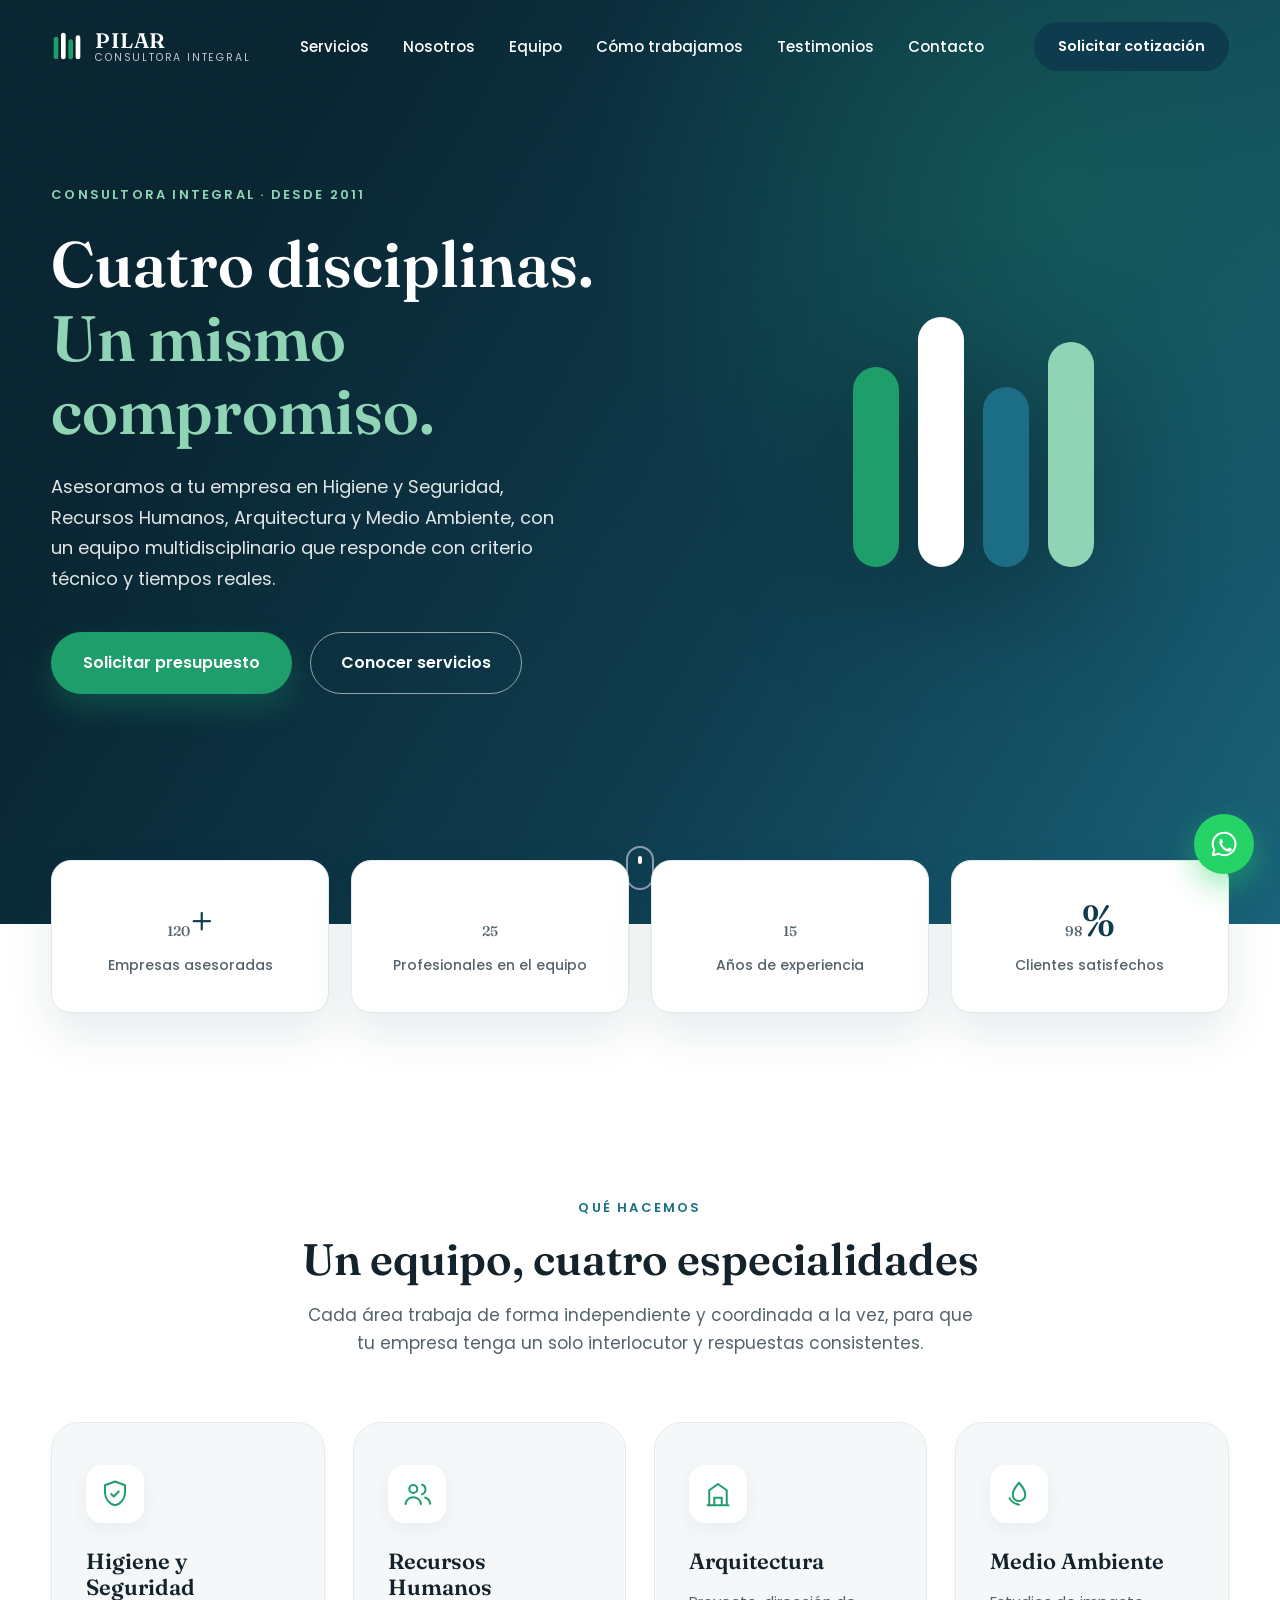
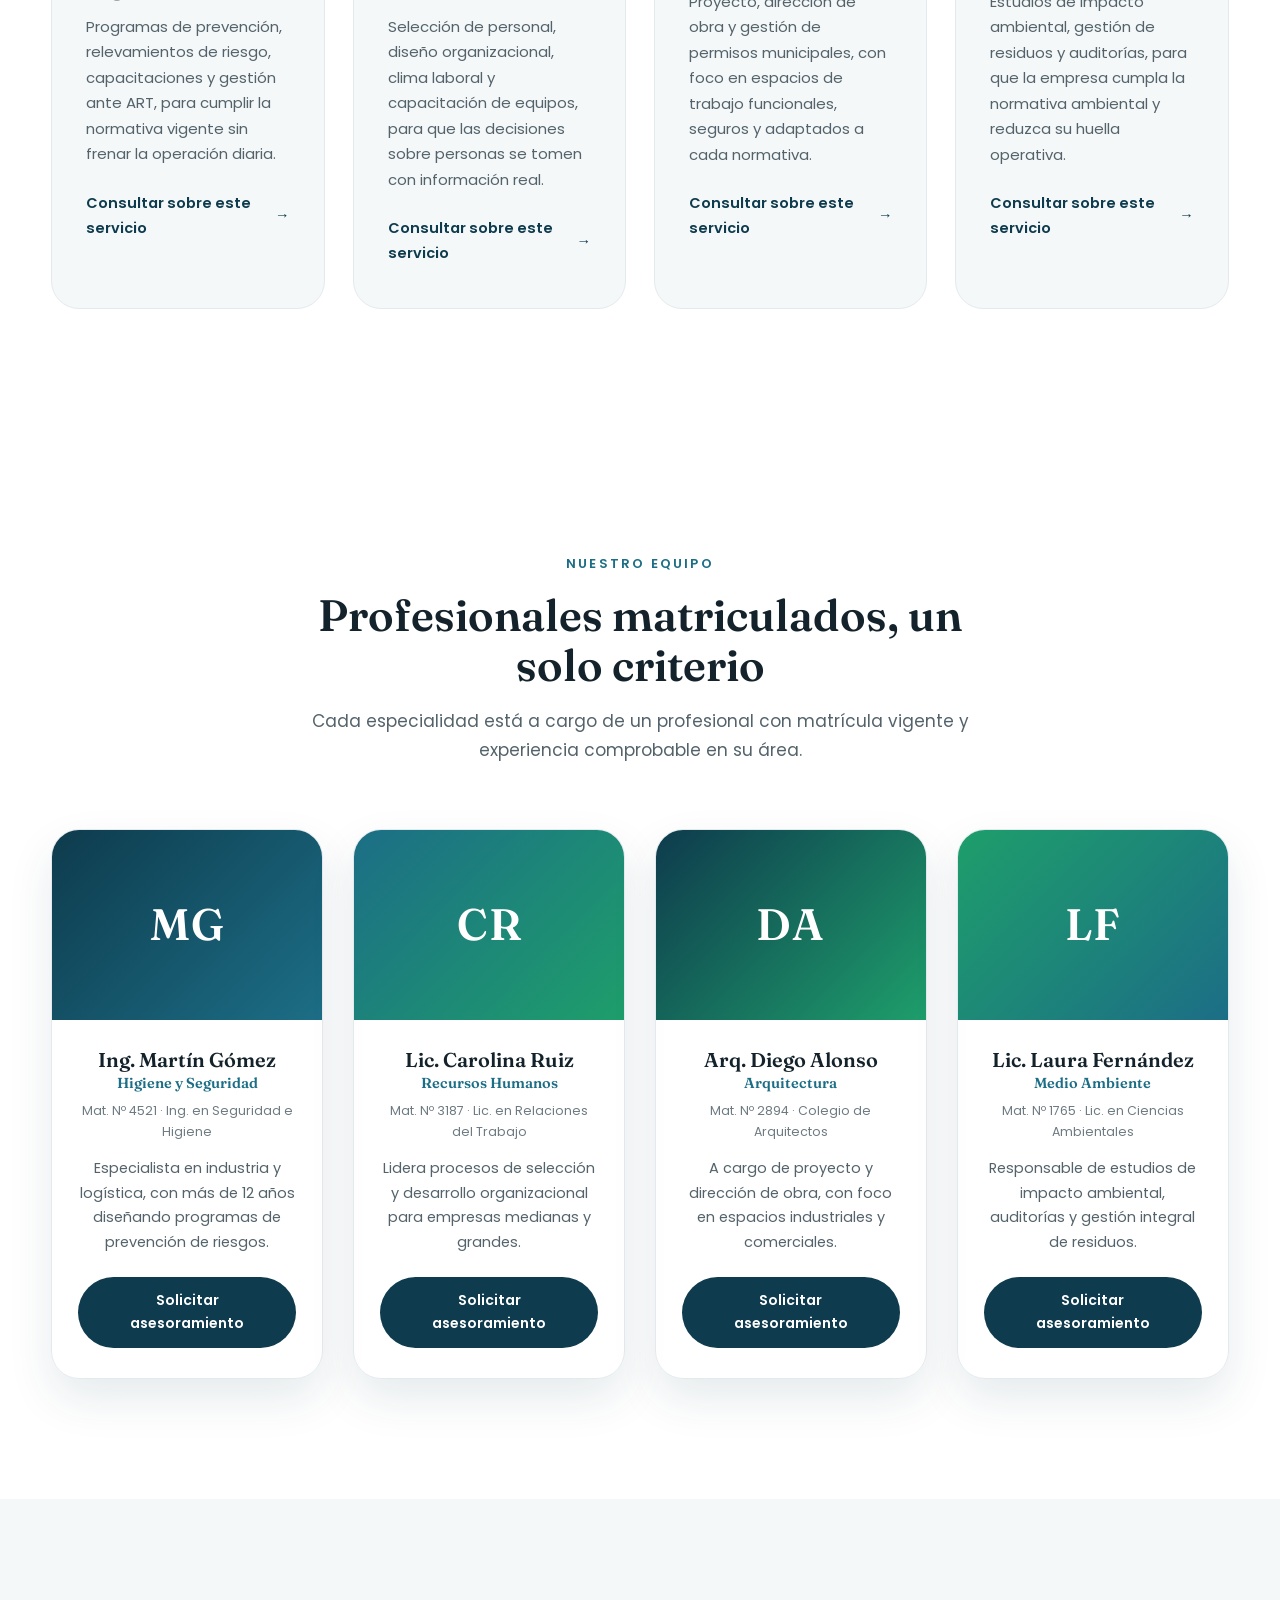
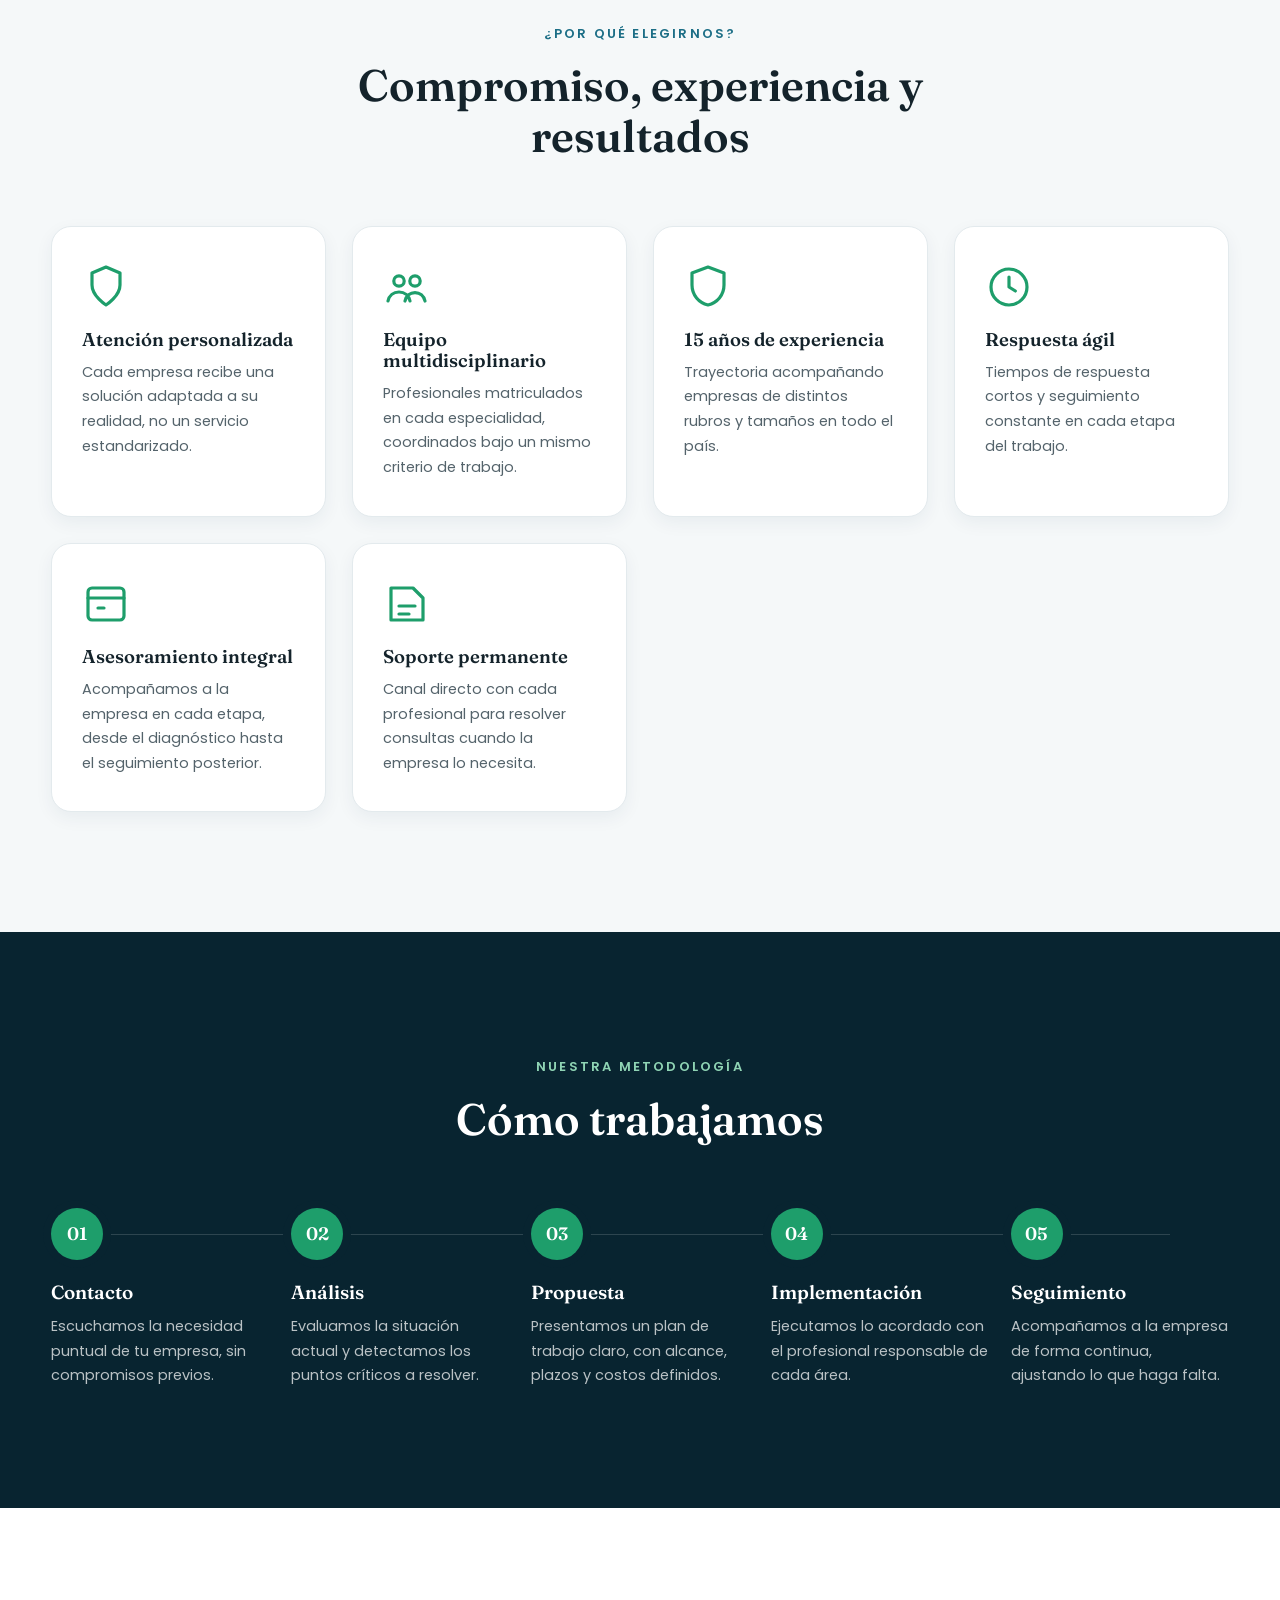
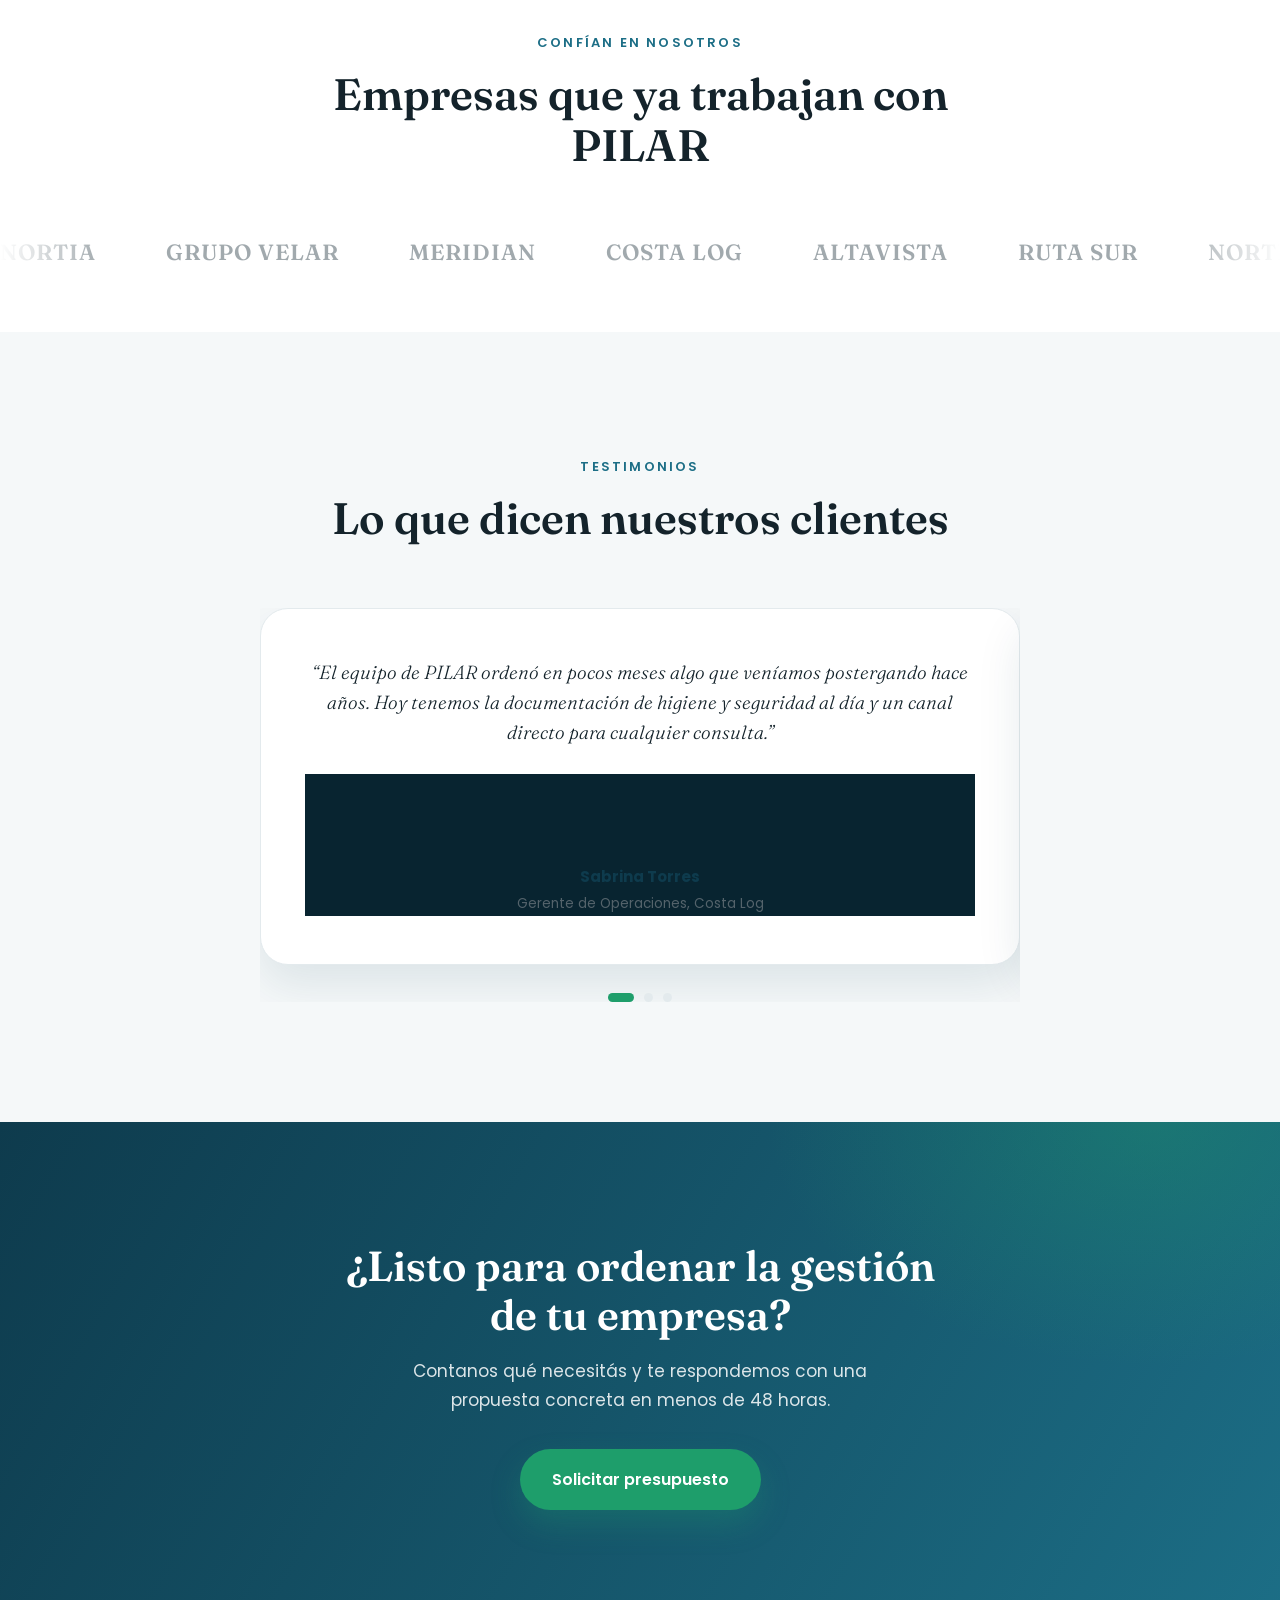
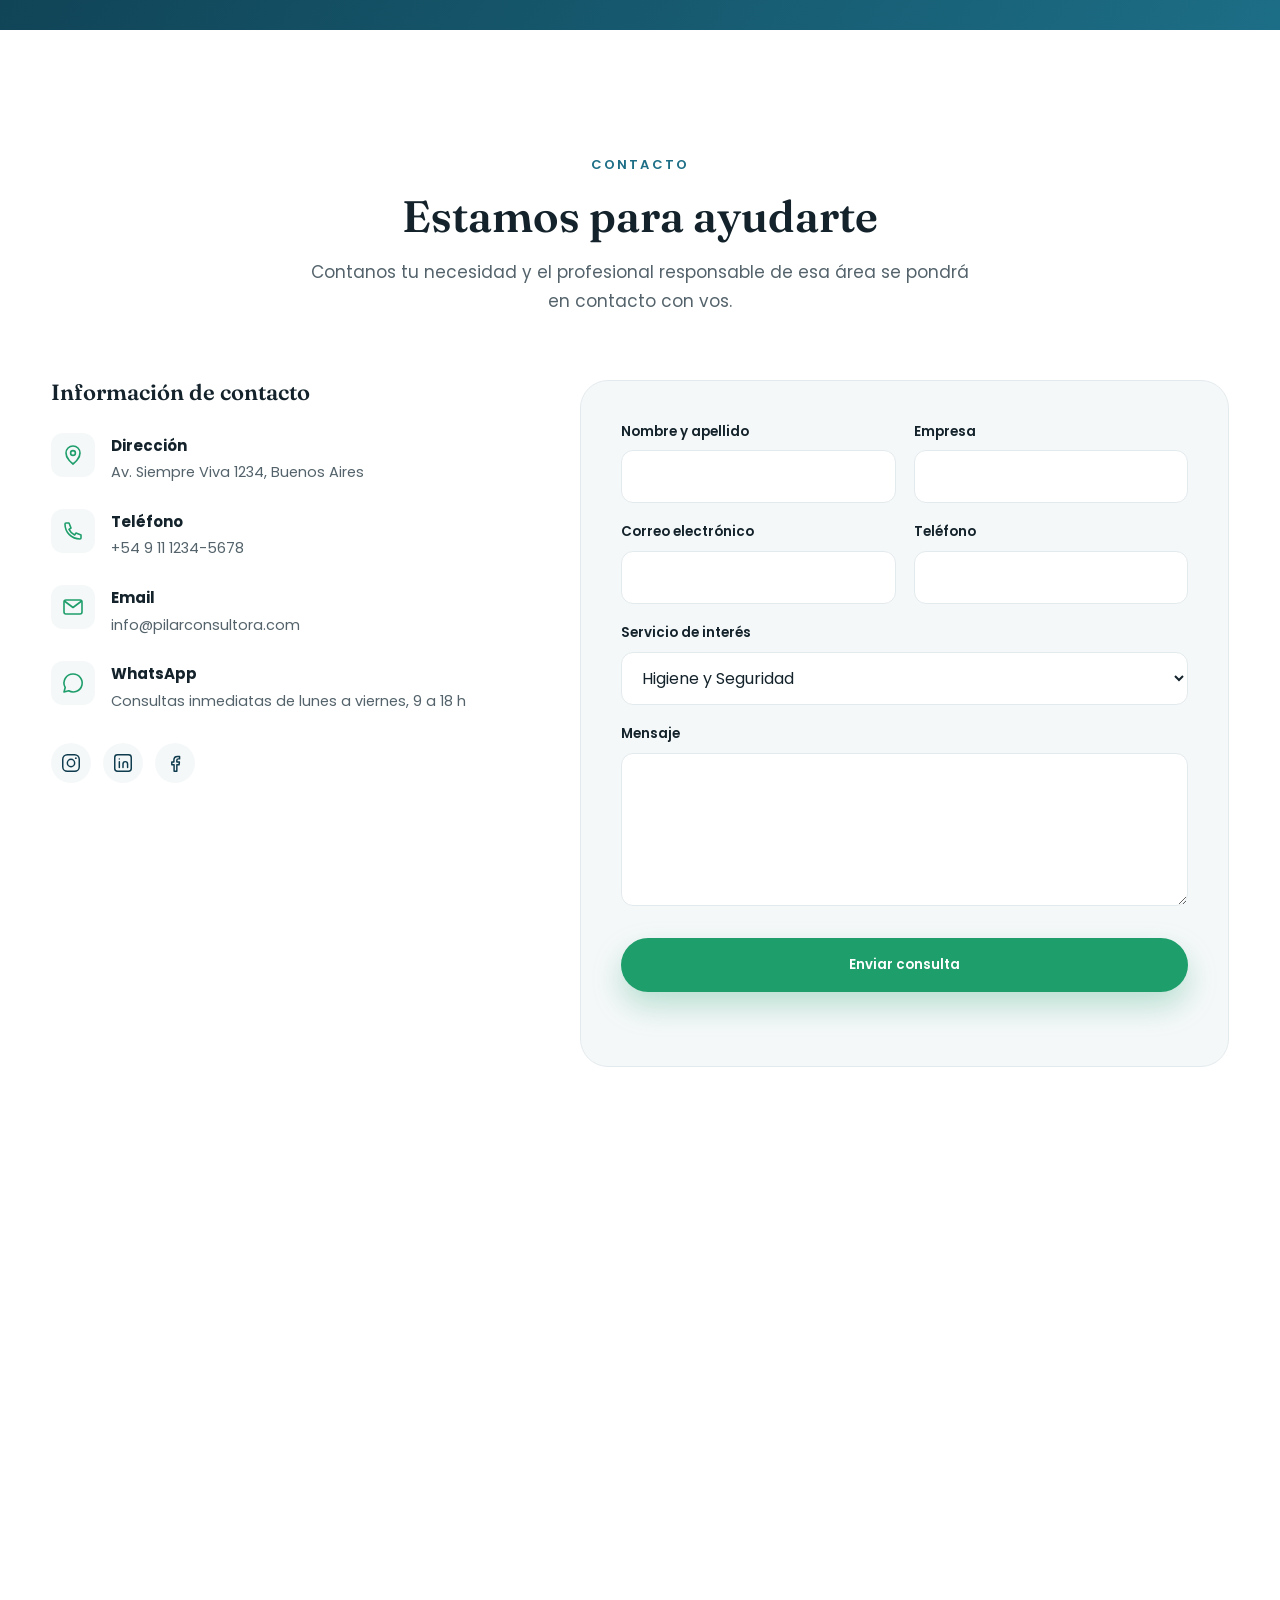
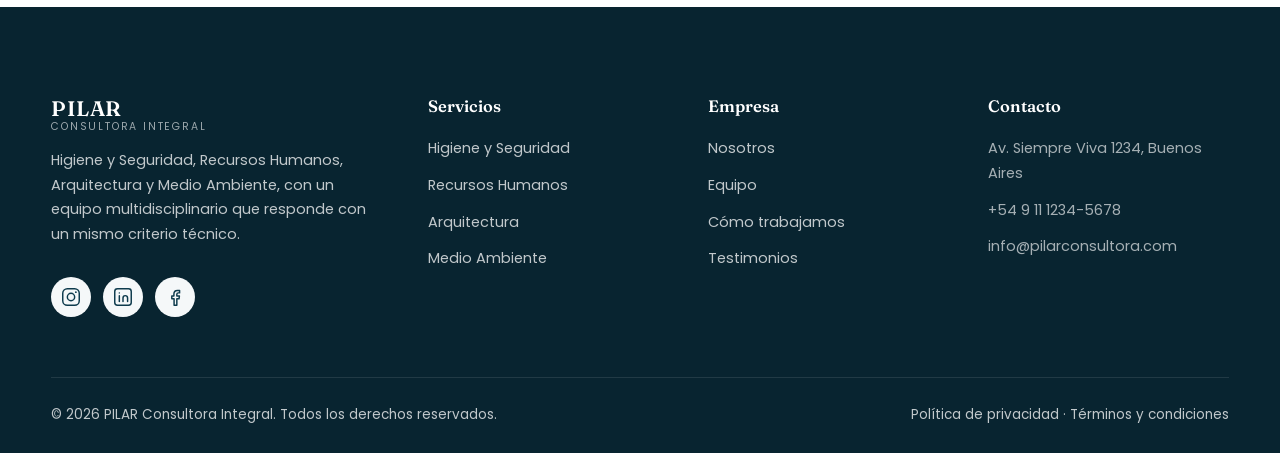
==== consultora.html @ 8b7eefb6 "Add files via upload" ====
<!DOCTYPE html>
<html lang="es">
<head>
<meta charset="UTF-8">
<meta name="viewport" content="width=device-width, initial-scale=1.0">
<title>PILAR Consultora Integral | Higiene y Seguridad, RRHH, Arquitectura y Medio Ambiente</title>
<meta name="description" content="Consultora integral con más de 15 años de experiencia en Higiene y Seguridad, Recursos Humanos, Arquitectura y Medio Ambiente. Asesoramiento profesional para empresas que buscan crecer con seguridad y cumplimiento.">
<meta name="keywords" content="consultora higiene y seguridad, recursos humanos, arquitectura, medio ambiente, asesoramiento empresarial">
<meta name="robots" content="index, follow">
<link rel="canonical" href="https://www.pilarconsultora.com/">

<!-- Open Graph -->
<meta property="og:type" content="website">
<meta property="og:site_name" content="PILAR Consultora Integral">
<meta property="og:title" content="PILAR Consultora Integral | Cuatro disciplinas, un mismo compromiso">
<meta property="og:description" content="Higiene y Seguridad, Recursos Humanos, Arquitectura y Medio Ambiente en una sola consultora. Asesoramos a tu empresa con criterio técnico y acompañamiento real.">
<meta property="og:image" content="https://www.pilarconsultora.com/img/og-cover.jpg">
<meta property="og:url" content="https://www.pilarconsultora.com/">
<meta property="og:locale" content="es_AR">

<!-- Twitter Card -->
<meta name="twitter:card" content="summary_large_image">
<meta name="twitter:title" content="PILAR Consultora Integral">
<meta name="twitter:description" content="Cuatro disciplinas. Un mismo compromiso. Higiene y Seguridad, RRHH, Arquitectura y Medio Ambiente.">
<meta name="twitter:image" content="https://www.pilarconsultora.com/img/og-cover.jpg">

<!-- Favicons -->
<link rel="icon" type="image/png" sizes="32x32" href="favicon/favicon-32x32.png">
<link rel="icon" type="image/png" sizes="16x16" href="favicon/favicon-16x16.png">
<link rel="apple-touch-icon" href="favicon/apple-touch-icon.png">
<link rel="manifest" href="manifest.json">
<meta name="theme-color" content="#0E3B4D">

<!-- Preconnects y tipografía -->
<link rel="preconnect" href="https://fonts.googleapis.com">
<link rel="preconnect" href="https://fonts.gstatic.com" crossorigin>
<link href="https://fonts.googleapis.com/css2?family=Fraunces:opsz,wght@9..144,300;9..144,500;9..144,600;9..144,700&family=Poppins:wght@300;400;500;600;700&display=swap" rel="stylesheet">

<link rel="stylesheet" href="css/styles.css">

  <style>
    /* ===== 1. RESET Y VARIABLES ===== */
:root{
  /* Paleta */
  --primary:#0E3B4D;
  --primary-dark:#082430;
  --secondary:#1C6E86;
  --accent:#1E9E6B;
  --accent-dark:#167A54;
  --whatsapp:#25D366;
  --light:#F5F8F9;
  --white:#ffffff;
  --ink:#14232B;
  --text:#54636B;
  --border:#E3EAED;

  /* Tipografía */
  --font-display:'Fraunces', Georgia, serif;
  --font-body:'Poppins', sans-serif;

  /* Layout */
  --radius-sm:12px;
  --radius:20px;
  --radius-lg:28px;
  --shadow-sm:0 6px 18px rgba(14,59,77,.06);
  --shadow:0 20px 45px rgba(14,59,77,.10);
  --shadow-lg:0 30px 70px rgba(14,59,77,.16);
  --transition:.35s cubic-bezier(.4,0,.2,1);
  --container:1220px;
}

*,*::before,*::after{ margin:0; padding:0; box-sizing:border-box; }
html{ scroll-behavior:smooth; scroll-padding-top:90px; }

@media (prefers-reduced-motion: reduce){
  html{ scroll-behavior:auto; }
  *,*::before,*::after{ animation-duration:.01ms !important; animation-iteration-count:1 !important; transition-duration:.01ms !important; }
}

body{
  font-family:var(--font-body);
  color:var(--text);
  background:var(--white);
  line-height:1.7;
  overflow-x:hidden;
  font-size:16px;
  -webkit-font-smoothing:antialiased;
}

img{ max-width:100%; display:block; }
a{ color:inherit; text-decoration:none; }
ul{ list-style:none; }
button{ font-family:inherit; cursor:pointer; border:none; background:none; }
input,textarea,select{ font-family:inherit; font-size:1rem; }
svg{ width:100%; height:100%; }

h1,h2,h3,h4{ font-family:var(--font-display); color:var(--ink); font-weight:600; line-height:1.15; }

:focus-visible{ outline:3px solid var(--accent); outline-offset:3px; border-radius:4px; }

.container{ width:min(var(--container), 92%); margin:0 auto; }

.skip-link{
  position:absolute; left:-999px; top:0; background:var(--primary); color:#fff;
  padding:14px 22px; z-index:2000; border-radius:0 0 10px 0;
}
.skip-link:focus{ left:0; }

/* ===== 2. UTILIDADES ===== */
section{ padding:120px 0; position:relative; }

.eyebrow{
  display:inline-block; font-weight:600; text-transform:uppercase;
  letter-spacing:2.2px; font-size:13px; color:var(--secondary);
}

.section-title{ max-width:680px; margin:0 auto 64px; text-align:center; }
.section-title h2{ font-size:clamp(30px,4vw,44px); margin-top:14px; margin-bottom:16px; }
.section-title p{ font-size:17px; }
.section-title.light .eyebrow{ color:#8FD4B4; }
.section-title.light h2{ color:#fff; }

.btn-primary, .btn-secondary, .btn-header{
  display:inline-flex; align-items:center; justify-content:center; gap:8px;
  font-weight:600; border-radius:60px; transition:var(--transition); white-space:nowrap;
}
.btn-primary{
  background:var(--accent); color:#fff; padding:17px 32px; box-shadow:0 14px 30px rgba(30,158,107,.28);
}
.btn-primary:hover{ background:var(--accent-dark); transform:translateY(-3px); box-shadow:0 18px 36px rgba(30,158,107,.34); }

.btn-secondary{ border:1.5px solid rgba(255,255,255,.55); color:#fff; padding:16px 30px; }
.btn-secondary:hover{ background:#fff; color:var(--primary); border-color:#fff; }

.btn-header{ background:var(--primary); color:#fff; padding:12px 24px; font-size:14.5px; }
.btn-header:hover{ background:var(--accent); transform:translateY(-2px); }

/* ===== 3. HEADER ===== */
header{
  position:fixed; top:0; left:0; width:100%; z-index:999;
  padding:22px 0; transition:var(--transition);
}
header.active{
  background:rgba(255,255,255,.92); backdrop-filter:blur(10px);
  box-shadow:0 8px 30px rgba(14,59,77,.08); padding:14px 0;
}
.header-inner{ display:flex; align-items:center; justify-content:space-between; gap:24px; }

.logo{ display:flex; align-items:center; gap:12px; }
.logo-mark{ width:32px; height:32px; flex-shrink:0; }
.pilar{ fill:var(--accent); }
.pilar-2,.pilar-4{ fill:#fff; }
header.active .pilar-2,header.active .pilar-4{ fill:var(--primary); }

.logo-text{ font-family:var(--font-display); font-weight:600; font-size:21px; color:#fff; letter-spacing:.5px; line-height:1.1; display:flex; flex-direction:column; }
.logo-text span{ font-family:var(--font-body); font-weight:400; font-size:10.5px; letter-spacing:1.8px; text-transform:uppercase; color:rgba(255,255,255,.75); }
header.active .logo-text{ color:var(--primary); }
header.active .logo-text span{ color:var(--secondary); }

nav ul{ display:flex; gap:34px; }
nav a{ color:#fff; font-weight:500; font-size:15px; position:relative; padding:4px 0; }
nav a::after{ content:""; position:absolute; left:0; bottom:-2px; width:0; height:2px; background:var(--accent); transition:var(--transition); }
nav a:hover::after{ width:100%; }
header.active nav a{ color:var(--ink); }

.header-actions{ display:flex; align-items:center; gap:18px; }

.menu-toggle{ display:none; flex-direction:column; gap:5px; width:26px; }
.menu-toggle span{ display:block; height:2px; background:#fff; border-radius:2px; transition:var(--transition); }
header.active .menu-toggle span{ background:var(--ink); }

/* ===== 4. HERO ===== */
.hero{
  min-height:100vh; display:flex; align-items:center; position:relative;
  background:var(--primary); overflow:hidden; padding-top:110px;
}
.hero-video{
  position:absolute; inset:0; width:100%; height:100%; object-fit:cover; opacity:.35;
}
.hero-overlay{
  position:absolute; inset:0;
  background:
    radial-gradient(60% 80% at 82% 20%, rgba(30,158,107,.25), transparent 60%),
    linear-gradient(120deg, rgba(8,36,48,.96) 20%, rgba(14,59,77,.88) 60%, rgba(28,110,134,.75) 100%);
}
.hero-grain{
  position:absolute; inset:0; opacity:.05; mix-blend-mode:overlay; pointer-events:none;
  background-image:url("data:image/svg+xml,%3Csvg xmlns='http://www.w3.org/2000/svg' width='120' height='120'%3E%3Cfilter id='n'%3E%3CfeTurbulence type='fractalNoise' baseFrequency='.9' numOctaves='2'/%3E%3C/filter%3E%3Crect width='100%25' height='100%25' filter='url(%23n)'/%3E%3C/svg%3E");
}

.hero-inner{
  position:relative; z-index:5; display:grid; grid-template-columns:1.1fr .9fr; gap:40px; align-items:center;
  padding:70px 0 110px;
}
.hero-content{ color:#fff; max-width:620px; }
.hero-content .eyebrow{ color:#8FD4B4; }
.hero h1{
  font-size:clamp(38px,5.2vw,64px); font-weight:600; margin:20px 0 24px; color:#fff;
}
.hero h1 em{ font-style:normal; color:#8FD4B4; }
.hero p{ font-size:18px; opacity:.88; margin-bottom:38px; max-width:520px; }
.hero-buttons{ display:flex; gap:18px; flex-wrap:wrap; }

.hero-mark{ position:relative; display:flex; justify-content:center; align-items:center; }
.hero-mark-svg{ width:min(320px,80%); filter:drop-shadow(0 30px 60px rgba(0,0,0,.35)); }
.hero-pilar{ fill:#EAF3F0; opacity:0; transform:translateY(30px); animation:pilarIn .8s var(--transition) forwards; }
.hero-pilar-1{ fill:var(--accent); animation-delay:.15s; }
.hero-pilar-2{ fill:#fff; animation-delay:.35s; }
.hero-pilar-3{ fill:var(--secondary); animation-delay:.55s; }
.hero-pilar-4{ fill:#8FD4B4; animation-delay:.75s; }
@keyframes pilarIn{ to{ opacity:1; transform:translateY(0); } }

.hero-mark-labels{ position:absolute; inset:0; display:none; }

.scroll-cue{
  position:absolute; bottom:34px; left:50%; transform:translateX(-50%);
  width:28px; height:44px; border:2px solid rgba(255,255,255,.5); border-radius:20px; z-index:5;
}
.scroll-cue span{
  position:absolute; top:8px; left:50%; width:4px; height:8px; background:#fff; border-radius:3px;
  transform:translateX(-50%); animation:cue 1.8s infinite;
}
@keyframes cue{ 0%{opacity:1; top:8px;} 70%{opacity:0; top:22px;} 100%{opacity:0; top:8px;} }

/* ===== 5. ESTADÍSTICAS ===== */
.stats{ padding:0; margin-top:-64px; position:relative; z-index:20; }
.stats-grid{ display:grid; grid-template-columns:repeat(4,1fr); gap:22px; }
.stat{
  background:#fff; padding:34px 26px; border-radius:var(--radius); text-align:center;
  box-shadow:var(--shadow); transition:var(--transition); border:1px solid var(--border);
}
.stat:hover{ transform:translateY(-8px); box-shadow:var(--shadow-lg); }
.stat h2{ font-size:clamp(30px,3.4vw,44px); color:var(--primary); margin-bottom:6px; }
.stat span{ font-size:14px; color:var(--text); font-weight:500; }

/* ===== 6. SERVICIOS ===== */
.services{ padding-top:180px; }
.services-grid{ display:grid; grid-template-columns:repeat(auto-fit,minmax(260px,1fr)); gap:28px; }
.service-card{
  background:var(--light); padding:42px 34px; border-radius:var(--radius-lg);
  transition:var(--transition); position:relative; border:1px solid var(--border);
}
.service-card:hover{ background:#fff; box-shadow:var(--shadow-lg); transform:translateY(-8px); }
.service-icon{
  width:58px; height:58px; border-radius:16px; background:#fff; color:var(--accent);
  display:flex; align-items:center; justify-content:center; padding:14px; margin-bottom:26px;
  box-shadow:var(--shadow-sm);
}
.service-card h3{ font-size:22px; margin-bottom:14px; }
.service-card p{ font-size:15px; margin-bottom:22px; }
.service-link{ font-weight:600; color:var(--primary); font-size:14.5px; display:inline-flex; gap:6px; align-items:center; }
.service-link span{ transition:var(--transition); }
.service-card:hover .service-link span{ transform:translateX(4px); }

/* ===== 7. EQUIPO ===== */
.team{ background:#fff; }
.team-grid{ display:grid; grid-template-columns:repeat(auto-fit,minmax(260px,1fr)); gap:30px; }
.team-card{
  border-radius:var(--radius-lg); overflow:hidden; box-shadow:var(--shadow); transition:var(--transition);
  border:1px solid var(--border);
}
.team-card:hover{ transform:translateY(-10px); box-shadow:var(--shadow-lg); }
.team-photo{
  height:190px; display:flex; align-items:center; justify-content:center;
  background:linear-gradient(135deg, var(--from), var(--to));
}
.team-photo span{ font-family:var(--font-display); font-size:44px; color:#fff; font-weight:600; letter-spacing:1px; }
.team-body{ padding:28px 26px 30px; text-align:center; }
.team-body h3{ font-size:20px; margin-bottom:4px; }
.team-body h4{ color:var(--secondary); font-weight:600; font-size:14.5px; margin-bottom:8px; }
.team-matricula{ display:block; font-size:12.5px; color:var(--text); opacity:.85; margin-bottom:14px; }
.team-body p{ font-size:14.5px; margin-bottom:22px; }
.team-btn{
  display:inline-block; padding:12px 26px; background:var(--primary); color:#fff;
  border-radius:40px; font-size:14px; font-weight:600; transition:var(--transition);
}
.team-btn:hover{ background:var(--accent); }

/* ===== 8. VENTAJAS ===== */
.advantages{ background:var(--light); }
.advantages-grid{ display:grid; grid-template-columns:repeat(auto-fit,minmax(260px,1fr)); gap:26px; }
.advantage{
  background:#fff; padding:36px 30px; border-radius:var(--radius); box-shadow:var(--shadow-sm);
  transition:var(--transition); border:1px solid var(--border);
}
.advantage:hover{ transform:translateY(-8px); box-shadow:var(--shadow); }
.advantage-icon{ width:48px; height:48px; color:var(--accent); margin-bottom:18px; }
.advantage h3{ font-size:18.5px; margin-bottom:10px; }
.advantage p{ font-size:14.5px; }

/* ===== 9. PROCESO ===== */
.process{ background:var(--primary-dark); }
.process-track{
  display:grid; grid-template-columns:repeat(5,1fr); gap:22px; counter-reset:step;
  position:relative;
}
.process-track::before{
  content:""; position:absolute; top:26px; left:5%; right:5%; height:1px;
  background:rgba(255,255,255,.15);
}
.step{ position:relative; color:#fff; }
.step-number{
  display:flex; align-items:center; justify-content:center; width:52px; height:52px;
  border-radius:50%; background:var(--accent); color:#fff; font-family:var(--font-display);
  font-weight:600; font-size:18px; margin-bottom:22px; position:relative; z-index:2;
  box-shadow:0 0 0 8px var(--primary-dark);
}
.step h3{ color:#fff; font-size:19px; margin-bottom:10px; }
.step p{ color:rgba(255,255,255,.72); font-size:14.5px; }

/* ===== 10. CLIENTES ===== */
.clients{ padding-bottom:60px; overflow:hidden; }
.clients-track{ overflow:hidden; position:relative; -webkit-mask-image:linear-gradient(90deg,transparent,#000 8%,#000 92%,transparent); mask-image:linear-gradient(90deg,transparent,#000 8%,#000 92%,transparent); }
.clients-slide{ display:flex; width:max-content; gap:70px; animation:scrollLogos 26s linear infinite; align-items:center; }
.clients-track:hover .clients-slide{ animation-play-state:paused; }
.client-logo{
  font-family:var(--font-display); font-weight:600; font-size:22px; color:var(--text);
  opacity:.55; letter-spacing:1px; white-space:nowrap; transition:var(--transition);
}
.client-logo:hover{ opacity:1; color:var(--primary); }
@keyframes scrollLogos{ from{ transform:translateX(0);} to{ transform:translateX(-50%);} }

/* ===== 11. TESTIMONIOS ===== */
.testimonials{ background:var(--light); }
.testimonial-slider{ max-width:760px; margin:0 auto; overflow:hidden; }
.testimonial-track{ display:flex; transition:transform .5s var(--transition); }
.testimonial{
  min-width:100%; background:#fff; padding:48px 44px; border-radius:var(--radius-lg);
  box-shadow:var(--shadow); text-align:center; border:1px solid var(--border);
}
.testimonial p{ font-size:19px; color:var(--ink); font-style:italic; margin-bottom:26px; line-height:1.6; font-family:var(--font-display); font-weight:300; }
.testimonial footer strong{ display:block; color:var(--primary); font-size:15px; }
.testimonial footer span{ font-size:13.5px; color:var(--text); }
.testimonial-dots{ display:flex; justify-content:center; gap:10px; margin-top:28px; }
.testimonial-dots button{
  width:9px; height:9px; border-radius:50%; background:var(--border); transition:var(--transition);
}
.testimonial-dots button.active{ background:var(--accent); width:26px; border-radius:6px; }

/* ===== 12. CTA ===== */
.cta{
  background:linear-gradient(120deg, var(--primary), var(--secondary));
  text-align:center; overflow:hidden; position:relative;
}
.cta::before{
  content:""; position:absolute; inset:0;
  background:radial-gradient(50% 80% at 90% 0%, rgba(30,158,107,.35), transparent 60%);
}
.cta-inner{ position:relative; z-index:2; }
.cta h2{ color:#fff; font-size:clamp(28px,4vw,42px); max-width:640px; margin:0 auto 18px; }
.cta p{ color:rgba(255,255,255,.85); font-size:17px; max-width:520px; margin:0 auto 34px; }

/* ===== 13. CONTACTO + MAPA ===== */
.contact-grid{ display:grid; grid-template-columns:.85fr 1.15fr; gap:50px; }
.contact-info h3{ font-size:22px; margin-bottom:28px; }
.info-item{ display:flex; gap:16px; margin-bottom:24px; align-items:flex-start; }
.info-icon{
  width:44px; height:44px; flex-shrink:0; background:var(--light); color:var(--accent);
  border-radius:12px; display:flex; align-items:center; justify-content:center; padding:10px;
}
.info-item strong{ display:block; color:var(--ink); font-size:15px; margin-bottom:2px; }
.info-item p{ font-size:14.5px; }
.social-row{ display:flex; gap:12px; margin-top:30px; }
.social-row a{
  width:40px; height:40px; border-radius:50%; background:var(--light); color:var(--primary);
  display:flex; align-items:center; justify-content:center; padding:9px; transition:var(--transition);
}
.social-row a:hover{ background:var(--accent); color:#fff; transform:translateY(-3px); }

.contact-form{
  background:var(--light); padding:40px; border-radius:var(--radius-lg); border:1px solid var(--border);
}
.form-row{ display:grid; grid-template-columns:1fr 1fr; gap:18px; }
.form-field{ margin-bottom:18px; }
.form-field label{ display:block; font-size:13.5px; font-weight:600; color:var(--ink); margin-bottom:7px; }
.form-field input, .form-field select, .form-field textarea{
  width:100%; padding:13px 16px; border:1.5px solid var(--border); border-radius:12px;
  background:#fff; transition:var(--transition); color:var(--ink);
}
.form-field input:focus, .form-field select:focus, .form-field textarea:focus{
  border-color:var(--accent); box-shadow:0 0 0 4px rgba(30,158,107,.12);
}
.form-field textarea{ resize:vertical; }
.form-submit{ width:100%; border:none; margin-top:6px; }
.form-note{ margin-top:14px; font-size:14px; color:var(--accent-dark); text-align:center; min-height:20px; }

.map{ padding:0; height:420px; }
.map iframe{ width:100%; height:100%; border:0; filter:grayscale(.15) contrast(1.05); }

/* ===== 14. FOOTER ===== */
footer{ background:var(--primary-dark); color:rgba(255,255,255,.75); padding-top:90px; }
.footer-grid{ display:grid; grid-template-columns:1.4fr 1fr 1fr 1fr; gap:40px; padding-bottom:60px; }
.footer-brand p{ font-size:14.5px; margin:16px 0 6px; max-width:340px; }
.footer-logo{ color:#fff; }
.footer-logo span{ color:rgba(255,255,255,.6); }
.footer-col h3{ color:#fff; font-size:16.5px; margin-bottom:20px; }
.footer-col ul li{ margin-bottom:12px; font-size:14.5px; }
.footer-col a:hover{ color:var(--accent); }
.footer-contact li{ opacity:.85; }
.copyright{
  border-top:1px solid rgba(255,255,255,.1); padding:26px 0; display:flex;
  justify-content:space-between; flex-wrap:wrap; gap:10px; font-size:13.5px;
}
.copyright a:hover{ color:var(--accent); }

/* ===== 15. FLOTANTES ===== */
.whatsapp-float{
  position:fixed; bottom:26px; right:26px; width:60px; height:60px; border-radius:50%;
  background:var(--whatsapp); color:#fff; display:flex; align-items:center; justify-content:center;
  padding:15px; box-shadow:0 12px 30px rgba(37,211,102,.45); z-index:900; transition:var(--transition);
  animation:pulse 2.4s infinite;
}
.whatsapp-float:hover{ transform:scale(1.08); }
@keyframes pulse{
  0%{ box-shadow:0 12px 30px rgba(37,211,102,.45), 0 0 0 0 rgba(37,211,102,.5); }
  70%{ box-shadow:0 12px 30px rgba(37,211,102,.45), 0 0 0 16px rgba(37,211,102,0); }
  100%{ box-shadow:0 12px 30px rgba(37,211,102,.45), 0 0 0 0 rgba(37,211,102,0); }
}

.back-top{
  position:fixed; bottom:26px; right:98px; width:46px; height:46px; border-radius:50%;
  background:#fff; color:var(--primary); box-shadow:var(--shadow); padding:12px;
  display:flex; align-items:center; justify-content:center; z-index:900;
  opacity:0; visibility:hidden; transform:translateY(10px); transition:var(--transition);
}
.back-top.show{ opacity:1; visibility:visible; transform:translateY(0); }
.back-top:hover{ background:var(--primary); color:#fff; }

/* ===== 16. SCROLL REVEAL ===== */
[data-reveal]{
  opacity:0; transform:translateY(28px); transition:opacity .7s var(--transition), transform .7s var(--transition);
}
[data-reveal].revealed{ opacity:1; transform:translateY(0); }

/* ===== 17. RESPONSIVE ===== */
@media (max-width:1080px){
  .hero-inner{ grid-template-columns:1fr; text-align:center; padding-top:40px; }
  .hero-content{ margin:0 auto; }
  .hero-buttons{ justify-content:center; }
  .hero-mark{ order:-1; margin-bottom:20px; }
  .hero-mark-svg{ width:200px; }
  .contact-grid{ grid-template-columns:1fr; }
  .footer-grid{ grid-template-columns:1fr 1fr; }
}

@media (max-width:900px){
  section{ padding:90px 0; }
  .services{ padding-top:150px; }
  .stats-grid{ grid-template-columns:1fr 1fr; }
  .process-track{ grid-template-columns:1fr 1fr; }
  .process-track::before{ display:none; }
}

@media (max-width:780px){
  nav{
    position:fixed; top:0; right:0; height:100vh; width:min(320px,80%);
    background:#fff; box-shadow:-20px 0 50px rgba(0,0,0,.15);
    transform:translateX(100%); transition:var(--transition); padding:110px 36px 40px; z-index:998;
  }
  nav.open{ transform:translateX(0); }
  nav ul{ flex-direction:column; gap:26px; }
  nav a{ color:var(--ink); font-size:17px; }
  .menu-toggle{ display:flex; }
  .header-actions .btn-header{ display:none; }
  .form-row{ grid-template-columns:1fr; }
}

@media (max-width:640px){
  .stats-grid{ grid-template-columns:1fr; }
  .footer-grid{ grid-template-columns:1fr; }
  .whatsapp-float{ width:54px; height:54px; bottom:18px; right:18px; }
  .back-top{ width:42px; height:42px; right:82px; bottom:20px; }
  .contact-form{ padding:28px 22px; }
  .testimonial{ padding:36px 26px; }
    }
  </style>

<!-- Schema.org: ProfessionalService -->
<script type="application/ld+json">
{
  "@context": "https://schema.org",
  "@type": "ProfessionalService",
  "name": "PILAR Consultora Integral",
  "image": "https://www.pilarconsultora.com/img/og-cover.jpg",
  "description": "Consultora integral en Higiene y Seguridad, Recursos Humanos, Arquitectura y Medio Ambiente.",
  "address": {
    "@type": "PostalAddress",
    "streetAddress": "Av. Siempre Viva 1234",
    "addressLocality": "Buenos Aires",
    "addressCountry": "AR"
  },
  "telephone": "+54-9-11-1234-5678",
  "email": "info@pilarconsultora.com",
  "url": "https://www.pilarconsultora.com/",
  "sameAs": [
    "https://www.instagram.com/pilarconsultora",
    "https://www.linkedin.com/company/pilarconsultora",
    "https://www.facebook.com/pilarconsultora"
  ],
  "areaServed": "AR",
  "priceRange": "$$"
}
</script>
</head>
<body>

<!-- ===========================
     BOTÓN SALTAR AL CONTENIDO (accesibilidad)
=========================== -->
<a href="#main" class="skip-link">Saltar al contenido principal</a>

<!-- ===========================
     HEADER
=========================== -->
<header id="header">
  <div class="container header-inner">
    <a href="#inicio" class="logo" aria-label="PILAR Consultora Integral — inicio">
      <span class="logo-mark" aria-hidden="true">
        <svg viewBox="0 0 48 48" fill="none" xmlns="http://www.w3.org/2000/svg">
          <rect x="4" y="10" width="7" height="34" rx="3.5" class="pilar pilar-1"/>
          <rect x="15" y="4" width="7" height="40" rx="3.5" class="pilar pilar-2"/>
          <rect x="26" y="14" width="7" height="30" rx="3.5" class="pilar pilar-3"/>
          <rect x="37" y="8" width="7" height="36" rx="3.5" class="pilar pilar-4"/>
        </svg>
      </span>
      <span class="logo-text">PILAR<span>Consultora Integral</span></span>
    </a>

    <nav id="nav" aria-label="Navegación principal">
      <ul>
        <li><a href="#servicios">Servicios</a></li>
        <li><a href="#nosotros">Nosotros</a></li>
        <li><a href="#equipo">Equipo</a></li>
        <li><a href="#proceso">Cómo trabajamos</a></li>
        <li><a href="#testimonios">Testimonios</a></li>
        <li><a href="#contacto">Contacto</a></li>
      </ul>
    </nav>

    <div class="header-actions">
      <a href="#contacto" class="btn-header">Solicitar cotización</a>
      <button id="menuToggle" class="menu-toggle" aria-label="Abrir menú" aria-expanded="false" aria-controls="nav">
        <span></span><span></span><span></span>
      </button>
    </div>
  </div>
</header>

<main id="main">

<!-- ===========================
     HERO
=========================== -->
<section class="hero" id="inicio">
  <video class="hero-video" autoplay muted loop playsinline poster="img/hero-poster.jpg" aria-hidden="true">
    <source src="video/hero.mp4" type="video/mp4">
  </video>
  <div class="hero-overlay" aria-hidden="true"></div>
  <div class="hero-grain" aria-hidden="true"></div>

  <div class="container hero-inner">
    <div class="hero-content" data-reveal>
      <span class="eyebrow">Consultora integral · Desde 2011</span>
      <h1>Cuatro disciplinas. <br><em>Un mismo compromiso.</em></h1>
      <p>Asesoramos a tu empresa en Higiene y Seguridad, Recursos Humanos, Arquitectura y Medio Ambiente, con un equipo multidisciplinario que responde con criterio técnico y tiempos reales.</p>
      <div class="hero-buttons">
        <a href="#contacto" class="btn-primary">Solicitar presupuesto</a>
        <a href="#servicios" class="btn-secondary">Conocer servicios</a>
      </div>
    </div>

    <div class="hero-mark" aria-hidden="true">
      <svg viewBox="0 0 320 320" fill="none" xmlns="http://www.w3.org/2000/svg" class="hero-mark-svg">
        <rect x="40" y="90" width="46" height="200" rx="23" class="hero-pilar hero-pilar-1"/>
        <rect x="105" y="40" width="46" height="250" rx="23" class="hero-pilar hero-pilar-2"/>
        <rect x="170" y="110" width="46" height="180" rx="23" class="hero-pilar hero-pilar-3"/>
        <rect x="235" y="65" width="46" height="225" rx="23" class="hero-pilar hero-pilar-4"/>
      </svg>
      <div class="hero-mark-labels">
        <span style="--i:0">Higiene y Seguridad</span>
        <span style="--i:1">Recursos Humanos</span>
        <span style="--i:2">Arquitectura</span>
        <span style="--i:3">Medio Ambiente</span>
      </div>
    </div>
  </div>

  <a href="#estadisticas" class="scroll-cue" aria-label="Desplazarse hacia abajo">
    <span></span>
  </a>
</section>

<!-- ===========================
     ESTADÍSTICAS
=========================== -->
<section class="stats" id="estadisticas">
  <div class="container stats-grid">
    <div class="stat" data-reveal>
      <h2><span class="counter" data-target="120">0</span>+</h2>
      <span>Empresas asesoradas</span>
    </div>
    <div class="stat" data-reveal>
      <h2><span class="counter" data-target="25">0</span></h2>
      <span>Profesionales en el equipo</span>
    </div>
    <div class="stat" data-reveal>
      <h2><span class="counter" data-target="15">0</span></h2>
      <span>Años de experiencia</span>
    </div>
    <div class="stat" data-reveal>
      <h2><span class="counter" data-target="98">0</span>%</h2>
      <span>Clientes satisfechos</span>
    </div>
  </div>
</section>

<!-- ===========================
     SERVICIOS
=========================== -->
<section class="services" id="servicios">
  <div class="container">
    <div class="section-title" data-reveal>
      <span class="eyebrow">Qué hacemos</span>
      <h2>Un equipo, cuatro especialidades</h2>
      <p>Cada área trabaja de forma independiente y coordinada a la vez, para que tu empresa tenga un solo interlocutor y respuestas consistentes.</p>
    </div>

    <div class="services-grid">
      <article class="service-card" data-reveal>
        <div class="service-icon" aria-hidden="true">
          <svg viewBox="0 0 24 24" fill="none"><path d="M12 2 4 5v6c0 5 3.4 8.9 8 10 4.6-1.1 8-5 8-10V5l-8-3Z" stroke="currentColor" stroke-width="1.6" stroke-linejoin="round"/><path d="m9 12 2 2 4-4" stroke="currentColor" stroke-width="1.6" stroke-linecap="round" stroke-linejoin="round"/></svg>
        </div>
        <h3>Higiene y Seguridad</h3>
        <p>Programas de prevención, relevamientos de riesgo, capacitaciones y gestión ante ART, para cumplir la normativa vigente sin frenar la operación diaria.</p>
        <a href="#contacto" class="service-link">Consultar sobre este servicio <span aria-hidden="true">→</span></a>
      </article>

      <article class="service-card" data-reveal>
        <div class="service-icon" aria-hidden="true">
          <svg viewBox="0 0 24 24" fill="none"><circle cx="9" cy="8" r="3.2" stroke="currentColor" stroke-width="1.6"/><path d="M2.8 20c.6-3.4 3.2-5.5 6.2-5.5s5.6 2.1 6.2 5.5" stroke="currentColor" stroke-width="1.6" stroke-linecap="round"/><path d="M16 4.6c1.6.5 2.8 2 2.8 3.8 0 1.8-1.2 3.3-2.8 3.8M18.5 14.8c2.2.7 3.7 2.6 4.1 5" stroke="currentColor" stroke-width="1.6" stroke-linecap="round"/></svg>
        </div>
        <h3>Recursos Humanos</h3>
        <p>Selección de personal, diseño organizacional, clima laboral y capacitación de equipos, para que las decisiones sobre personas se tomen con información real.</p>
        <a href="#contacto" class="service-link">Consultar sobre este servicio <span aria-hidden="true">→</span></a>
      </article>

      <article class="service-card" data-reveal>
        <div class="service-icon" aria-hidden="true">
          <svg viewBox="0 0 24 24" fill="none"><path d="M3 21h18M5 21V9l7-5 7 5v12" stroke="currentColor" stroke-width="1.6" stroke-linejoin="round"/><path d="M9 21v-6h6v6" stroke="currentColor" stroke-width="1.6" stroke-linejoin="round"/></svg>
        </div>
        <h3>Arquitectura</h3>
        <p>Proyecto, dirección de obra y gestión de permisos municipales, con foco en espacios de trabajo funcionales, seguros y adaptados a cada normativa.</p>
        <a href="#contacto" class="service-link">Consultar sobre este servicio <span aria-hidden="true">→</span></a>
      </article>

      <article class="service-card" data-reveal>
        <div class="service-icon" aria-hidden="true">
          <svg viewBox="0 0 24 24" fill="none"><path d="M12 3c3 3.4 5 6.7 5 9.6A5 5 0 0 1 7 12.6C7 9.7 9 6.4 12 3Z" stroke="currentColor" stroke-width="1.6" stroke-linejoin="round"/><path d="M4.5 15.5c1.4 2.6 4 4.5 7.5 5" stroke="currentColor" stroke-width="1.6" stroke-linecap="round"/></svg>
        </div>
        <h3>Medio Ambiente</h3>
        <p>Estudios de impacto ambiental, gestión de residuos y auditorías, para que la empresa cumpla la normativa ambiental y reduzca su huella operativa.</p>
        <a href="#contacto" class="service-link">Consultar sobre este servicio <span aria-hidden="true">→</span></a>
      </article>
    </div>
  </div>
</section>

<!-- ===========================
     EQUIPO PROFESIONAL
=========================== -->
<section class="team" id="equipo">
  <div class="container">
    <div class="section-title" data-reveal>
      <span class="eyebrow">Nuestro equipo</span>
      <h2>Profesionales matriculados, un solo criterio</h2>
      <p>Cada especialidad está a cargo de un profesional con matrícula vigente y experiencia comprobable en su área.</p>
    </div>

    <div class="team-grid">
      <article class="team-card" data-reveal>
        <div class="team-photo" style="--from:#0E3B4D;--to:#1C6E86;">
          <span>MG</span>
        </div>
        <div class="team-body">
          <h3>Ing. Martín Gómez</h3>
          <h4>Higiene y Seguridad</h4>
          <span class="team-matricula">Mat. Nº 4521 · Ing. en Seguridad e Higiene</span>
          <p>Especialista en industria y logística, con más de 12 años diseñando programas de prevención de riesgos.</p>
          <a href="#contacto" class="team-btn">Solicitar asesoramiento</a>
        </div>
      </article>

      <article class="team-card" data-reveal>
        <div class="team-photo" style="--from:#1C6E86;--to:#1E9E6B;">
          <span>CR</span>
        </div>
        <div class="team-body">
          <h3>Lic. Carolina Ruiz</h3>
          <h4>Recursos Humanos</h4>
          <span class="team-matricula">Mat. Nº 3187 · Lic. en Relaciones del Trabajo</span>
          <p>Lidera procesos de selección y desarrollo organizacional para empresas medianas y grandes.</p>
          <a href="#contacto" class="team-btn">Solicitar asesoramiento</a>
        </div>
      </article>

      <article class="team-card" data-reveal>
        <div class="team-photo" style="--from:#0E3B4D;--to:#1E9E6B;">
          <span>DA</span>
        </div>
        <div class="team-body">
          <h3>Arq. Diego Alonso</h3>
          <h4>Arquitectura</h4>
          <span class="team-matricula">Mat. Nº 2894 · Colegio de Arquitectos</span>
          <p>A cargo de proyecto y dirección de obra, con foco en espacios industriales y comerciales.</p>
          <a href="#contacto" class="team-btn">Solicitar asesoramiento</a>
        </div>
      </article>

      <article class="team-card" data-reveal>
        <div class="team-photo" style="--from:#1E9E6B;--to:#1C6E86;">
          <span>LF</span>
        </div>
        <div class="team-body">
          <h3>Lic. Laura Fernández</h3>
          <h4>Medio Ambiente</h4>
          <span class="team-matricula">Mat. Nº 1765 · Lic. en Ciencias Ambientales</span>
          <p>Responsable de estudios de impacto ambiental, auditorías y gestión integral de residuos.</p>
          <a href="#contacto" class="team-btn">Solicitar asesoramiento</a>
        </div>
      </article>
    </div>
  </div>
</section>

<!-- ===========================
     POR QUÉ ELEGIRNOS
=========================== -->
<section class="advantages">
  <div class="container">
    <div class="section-title" data-reveal>
      <span class="eyebrow">¿Por qué elegirnos?</span>
      <h2>Compromiso, experiencia y resultados</h2>
    </div>

    <div class="advantages-grid">
      <div class="advantage" data-reveal>
        <div class="advantage-icon" aria-hidden="true">
          <svg viewBox="0 0 24 24" fill="none"><path d="M12 21s-7-4.4-7-10V5l7-3 7 3v6c0 5.6-7 10-7 10Z" stroke="currentColor" stroke-width="1.6" stroke-linejoin="round"/></svg>
        </div>
        <h3>Atención personalizada</h3>
        <p>Cada empresa recibe una solución adaptada a su realidad, no un servicio estandarizado.</p>
      </div>
      <div class="advantage" data-reveal>
        <div class="advantage-icon" aria-hidden="true">
          <svg viewBox="0 0 24 24" fill="none"><circle cx="8" cy="9" r="2.6" stroke="currentColor" stroke-width="1.6"/><circle cx="16" cy="9" r="2.6" stroke="currentColor" stroke-width="1.6"/><path d="M2.5 19c.6-2.8 2.7-4.5 5.5-4.5s4.9 1.7 5.5 4.5M11 19c.6-2.6 2.6-4.2 5-4.2s4.4 1.6 5 4.2" stroke="currentColor" stroke-width="1.6" stroke-linecap="round"/></svg>
        </div>
        <h3>Equipo multidisciplinario</h3>
        <p>Profesionales matriculados en cada especialidad, coordinados bajo un mismo criterio de trabajo.</p>
      </div>
      <div class="advantage" data-reveal>
        <div class="advantage-icon" aria-hidden="true">
          <svg viewBox="0 0 24 24" fill="none"><path d="M12 2 4 5v6c0 5 3.4 8.9 8 10 4.6-1.1 8-5 8-10V5l-8-3Z" stroke="currentColor" stroke-width="1.6" stroke-linejoin="round"/></svg>
        </div>
        <h3>15 años de experiencia</h3>
        <p>Trayectoria acompañando empresas de distintos rubros y tamaños en todo el país.</p>
      </div>
      <div class="advantage" data-reveal>
        <div class="advantage-icon" aria-hidden="true">
          <svg viewBox="0 0 24 24" fill="none"><circle cx="12" cy="12" r="9" stroke="currentColor" stroke-width="1.6"/><path d="M12 7v5l3.2 2" stroke="currentColor" stroke-width="1.6" stroke-linecap="round" stroke-linejoin="round"/></svg>
        </div>
        <h3>Respuesta ágil</h3>
        <p>Tiempos de respuesta cortos y seguimiento constante en cada etapa del trabajo.</p>
      </div>
      <div class="advantage" data-reveal>
        <div class="advantage-icon" aria-hidden="true">
          <svg viewBox="0 0 24 24" fill="none"><rect x="3" y="4" width="18" height="16" rx="2" stroke="currentColor" stroke-width="1.6"/><path d="M3 9h18M8 14h3" stroke="currentColor" stroke-width="1.6" stroke-linecap="round"/></svg>
        </div>
        <h3>Asesoramiento integral</h3>
        <p>Acompañamos a la empresa en cada etapa, desde el diagnóstico hasta el seguimiento posterior.</p>
      </div>
      <div class="advantage" data-reveal>
        <div class="advantage-icon" aria-hidden="true">
          <svg viewBox="0 0 24 24" fill="none"><path d="M4 4h11l5 5v11H4V4Z" stroke="currentColor" stroke-width="1.6" stroke-linejoin="round"/><path d="M8 13h8M8 17h5" stroke="currentColor" stroke-width="1.6" stroke-linecap="round"/></svg>
        </div>
        <h3>Soporte permanente</h3>
        <p>Canal directo con cada profesional para resolver consultas cuando la empresa lo necesita.</p>
      </div>
    </div>
  </div>
</section>

<!-- ===========================
     CÓMO TRABAJAMOS
=========================== -->
<section class="process" id="proceso">
  <div class="container">
    <div class="section-title light" data-reveal>
      <span class="eyebrow">Nuestra metodología</span>
      <h2>Cómo trabajamos</h2>
    </div>

    <div class="process-track">
      <div class="step" data-reveal>
        <span class="step-number">01</span>
        <h3>Contacto</h3>
        <p>Escuchamos la necesidad puntual de tu empresa, sin compromisos previos.</p>
      </div>
      <div class="step" data-reveal>
        <span class="step-number">02</span>
        <h3>Análisis</h3>
        <p>Evaluamos la situación actual y detectamos los puntos críticos a resolver.</p>
      </div>
      <div class="step" data-reveal>
        <span class="step-number">03</span>
        <h3>Propuesta</h3>
        <p>Presentamos un plan de trabajo claro, con alcance, plazos y costos definidos.</p>
      </div>
      <div class="step" data-reveal>
        <span class="step-number">04</span>
        <h3>Implementación</h3>
        <p>Ejecutamos lo acordado con el profesional responsable de cada área.</p>
      </div>
      <div class="step" data-reveal>
        <span class="step-number">05</span>
        <h3>Seguimiento</h3>
        <p>Acompañamos a la empresa de forma continua, ajustando lo que haga falta.</p>
      </div>
    </div>
  </div>
</section>

<!-- ===========================
     EMPRESAS QUE CONFÍAN
=========================== -->
<section class="clients">
  <div class="container">
    <div class="section-title" data-reveal>
      <span class="eyebrow">Confían en nosotros</span>
      <h2>Empresas que ya trabajan con PILAR</h2>
    </div>
  </div>

  <div class="clients-track" aria-label="Logos de empresas clientes">
    <div class="clients-slide">
      <span class="client-logo">NORTIA</span>
      <span class="client-logo">GRUPO VELAR</span>
      <span class="client-logo">MERIDIAN</span>
      <span class="client-logo">COSTA LOG</span>
      <span class="client-logo">ALTAVISTA</span>
      <span class="client-logo">RUTA SUR</span>
      <span class="client-logo">NORTIA</span>
      <span class="client-logo">GRUPO VELAR</span>
      <span class="client-logo">MERIDIAN</span>
      <span class="client-logo">COSTA LOG</span>
      <span class="client-logo">ALTAVISTA</span>
      <span class="client-logo">RUTA SUR</span>
    </div>
  </div>
</section>

<!-- ===========================
     TESTIMONIOS
=========================== -->
<section class="testimonials" id="testimonios">
  <div class="container">
    <div class="section-title" data-reveal>
      <span class="eyebrow">Testimonios</span>
      <h2>Lo que dicen nuestros clientes</h2>
    </div>

    <div class="testimonial-slider" data-reveal>
      <div class="testimonial-track" id="testimonialTrack">
        <blockquote class="testimonial">
          <p>“El equipo de PILAR ordenó en pocos meses algo que veníamos postergando hace años. Hoy tenemos la documentación de higiene y seguridad al día y un canal directo para cualquier consulta.”</p>
          <footer><strong>Sabrina Torres</strong><span>Gerente de Operaciones, Costa Log</span></footer>
        </blockquote>
        <blockquote class="testimonial">
          <p>“Contratamos el servicio de RRHH para ordenar la estructura del equipo comercial. El acompañamiento fue cercano y los resultados se notaron desde el primer trimestre.”</p>
          <footer><strong>Fernando Iglesias</strong><span>Director Comercial, Grupo Velar</span></footer>
        </blockquote>
        <blockquote class="testimonial">
          <p>“La dirección de obra de nuestra nueva planta estuvo a cargo de PILAR de principio a fin. Cumplieron plazos y resolvieron cada permiso municipal sin demoras.”</p>
          <footer><strong>Julieta Marín</strong><span>Fundadora, Altavista</span></footer>
        </blockquote>
      </div>
      <div class="testimonial-dots" id="testimonialDots"></div>
    </div>
  </div>
</section>

<!-- ===========================
     CTA
=========================== -->
<section class="cta">
  <div class="container cta-inner" data-reveal>
    <h2>¿Listo para ordenar la gestión de tu empresa?</h2>
    <p>Contanos qué necesitás y te respondemos con una propuesta concreta en menos de 48&nbsp;horas.</p>
    <a href="#contacto" class="btn-primary">Solicitar presupuesto</a>
  </div>
</section>

<!-- ===========================
     CONTACTO
=========================== -->
<section class="contact" id="contacto">
  <div class="container">
    <div class="section-title" data-reveal>
      <span class="eyebrow">Contacto</span>
      <h2>Estamos para ayudarte</h2>
      <p>Contanos tu necesidad y el profesional responsable de esa área se pondrá en contacto con vos.</p>
    </div>

    <div class="contact-grid">
      <div class="contact-info" data-reveal>
        <h3>Información de contacto</h3>

        <div class="info-item">
          <span class="info-icon" aria-hidden="true">
            <svg viewBox="0 0 24 24" fill="none"><path d="M12 21s-7-5.5-7-11a7 7 0 1 1 14 0c0 5.5-7 11-7 11Z" stroke="currentColor" stroke-width="1.6"/><circle cx="12" cy="10" r="2.4" stroke="currentColor" stroke-width="1.6"/></svg>
          </span>
          <div><strong>Dirección</strong><p>Av. Siempre Viva 1234, Buenos Aires</p></div>
        </div>

        <div class="info-item">
          <span class="info-icon" aria-hidden="true">
            <svg viewBox="0 0 24 24" fill="none"><path d="M4 5c0-.6.4-1 1-1h3l2 5-2 1.4a12 12 0 0 0 5.6 5.6L15 14l5 2v3c0 .6-.4 1-1 1C10.6 20 4 13.4 4 5Z" stroke="currentColor" stroke-width="1.6" stroke-linejoin="round"/></svg>
          </span>
          <div><strong>Teléfono</strong><p>+54 9 11 1234-5678</p></div>
        </div>

        <div class="info-item">
          <span class="info-icon" aria-hidden="true">
            <svg viewBox="0 0 24 24" fill="none"><rect x="3" y="5" width="18" height="14" rx="2" stroke="currentColor" stroke-width="1.6"/><path d="m4 6.5 8 6 8-6" stroke="currentColor" stroke-width="1.6" stroke-linecap="round" stroke-linejoin="round"/></svg>
          </span>
          <div><strong>Email</strong><p>info@pilarconsultora.com</p></div>
        </div>

        <div class="info-item">
          <span class="info-icon" aria-hidden="true">
            <svg viewBox="0 0 24 24" fill="none"><path d="M12 3a9 9 0 0 0-7.8 13.5L3 21l4.7-1.2A9 9 0 1 0 12 3Z" stroke="currentColor" stroke-width="1.6" stroke-linejoin="round"/></svg>
          </span>
          <div><strong>WhatsApp</strong><p>Consultas inmediatas de lunes a viernes, 9 a 18&nbsp;h</p></div>
        </div>

        <div class="social-row">
          <a href="https://www.instagram.com/pilarconsultora" target="_blank" rel="noopener" aria-label="Instagram">
            <svg viewBox="0 0 24 24" fill="none"><rect x="3" y="3" width="18" height="18" rx="5" stroke="currentColor" stroke-width="1.6"/><circle cx="12" cy="12" r="4" stroke="currentColor" stroke-width="1.6"/><circle cx="17.3" cy="6.7" r="1" fill="currentColor"/></svg>
          </a>
          <a href="https://www.linkedin.com/company/pilarconsultora" target="_blank" rel="noopener" aria-label="LinkedIn">
            <svg viewBox="0 0 24 24" fill="none"><rect x="3" y="3" width="18" height="18" rx="3" stroke="currentColor" stroke-width="1.6"/><path d="M8 10.5V17M8 7.5v.01M12 17v-4c0-1.4 1-2.5 2.4-2.5S17 11.6 17 13v4" stroke="currentColor" stroke-width="1.6" stroke-linecap="round"/></svg>
          </a>
          <a href="https://www.facebook.com/pilarconsultora" target="_blank" rel="noopener" aria-label="Facebook">
            <svg viewBox="0 0 24 24" fill="none"><path d="M14 21v-7h2.4l.4-3H14V9c0-.9.3-1.5 1.7-1.5H17V4.9c-.3 0-1.2-.1-2.3-.1-2.3 0-3.9 1.4-3.9 4v2.2H8.5v3H11v7h3Z" stroke="currentColor" stroke-width="1.6" stroke-linejoin="round"/></svg>
          </a>
        </div>
      </div>

      <div class="contact-form" data-reveal>
        <form action="https://formsubmit.co/info@pilarconsultora.com" method="POST" id="contactForm">
          <input type="hidden" name="_captcha" value="false">
          <input type="hidden" name="_subject" value="Nueva consulta desde la web — PILAR Consultora">
          <input type="hidden" name="_template" value="table">

          <div class="form-row">
            <div class="form-field">
              <label for="nombre">Nombre y apellido</label>
              <input type="text" id="nombre" name="Nombre" required>
            </div>
            <div class="form-field">
              <label for="empresa">Empresa</label>
              <input type="text" id="empresa" name="Empresa">
            </div>
          </div>

          <div class="form-row">
            <div class="form-field">
              <label for="email">Correo electrónico</label>
              <input type="email" id="email" name="Email" required>
            </div>
            <div class="form-field">
              <label for="telefono">Teléfono</label>
              <input type="tel" id="telefono" name="Teléfono">
            </div>
          </div>

          <div class="form-field">
            <label for="servicio">Servicio de interés</label>
            <select id="servicio" name="Servicio">
              <option>Higiene y Seguridad</option>
              <option>Recursos Humanos</option>
              <option>Arquitectura</option>
              <option>Medio Ambiente</option>
              <option>Consulta general / cotización</option>
            </select>
          </div>

          <div class="form-field">
            <label for="mensaje">Mensaje</label>
            <textarea id="mensaje" name="Mensaje" rows="5" required></textarea>
          </div>

          <button type="submit" class="btn-primary form-submit">
            <span class="btn-label">Enviar consulta</span>
          </button>
          <p class="form-note" id="formNote" role="status" aria-live="polite"></p>
        </form>
      </div>
    </div>
  </div>
</section>

<!-- ===========================
     MAPA
=========================== -->
<section class="map" aria-label="Ubicación en el mapa">
  <iframe
    src="https://www.google.com/maps?q=Av.+Siempre+Viva+1234,+Buenos+Aires&output=embed"
    loading="lazy"
    referrerpolicy="no-referrer-when-downgrade"
    title="Ubicación de PILAR Consultora Integral">
  </iframe>
</section>

</main>

<!-- ===========================
     FOOTER
=========================== -->
<footer>
  <div class="container footer-grid">
    <div class="footer-brand">
      <span class="logo-text footer-logo">PILAR<span>Consultora Integral</span></span>
      <p>Higiene y Seguridad, Recursos Humanos, Arquitectura y Medio Ambiente, con un equipo multidisciplinario que responde con un mismo criterio técnico.</p>
      <div class="social-row">
        <a href="https://www.instagram.com/pilarconsultora" target="_blank" rel="noopener" aria-label="Instagram">
          <svg viewBox="0 0 24 24" fill="none"><rect x="3" y="3" width="18" height="18" rx="5" stroke="currentColor" stroke-width="1.6"/><circle cx="12" cy="12" r="4" stroke="currentColor" stroke-width="1.6"/><circle cx="17.3" cy="6.7" r="1" fill="currentColor"/></svg>
        </a>
        <a href="https://www.linkedin.com/company/pilarconsultora" target="_blank" rel="noopener" aria-label="LinkedIn">
          <svg viewBox="0 0 24 24" fill="none"><rect x="3" y="3" width="18" height="18" rx="3" stroke="currentColor" stroke-width="1.6"/><path d="M8 10.5V17M8 7.5v.01M12 17v-4c0-1.4 1-2.5 2.4-2.5S17 11.6 17 13v4" stroke="currentColor" stroke-width="1.6" stroke-linecap="round"/></svg>
        </a>
        <a href="https://www.facebook.com/pilarconsultora" target="_blank" rel="noopener" aria-label="Facebook">
          <svg viewBox="0 0 24 24" fill="none"><path d="M14 21v-7h2.4l.4-3H14V9c0-.9.3-1.5 1.7-1.5H17V4.9c-.3 0-1.2-.1-2.3-.1-2.3 0-3.9 1.4-3.9 4v2.2H8.5v3H11v7h3Z" stroke="currentColor" stroke-width="1.6" stroke-linejoin="round"/></svg>
        </a>
      </div>
    </div>

    <div class="footer-col">
      <h3>Servicios</h3>
      <ul>
        <li><a href="#servicios">Higiene y Seguridad</a></li>
        <li><a href="#servicios">Recursos Humanos</a></li>
        <li><a href="#servicios">Arquitectura</a></li>
        <li><a href="#servicios">Medio Ambiente</a></li>
      </ul>
    </div>

    <div class="footer-col">
      <h3>Empresa</h3>
      <ul>
        <li><a href="#nosotros">Nosotros</a></li>
        <li><a href="#equipo">Equipo</a></li>
        <li><a href="#proceso">Cómo trabajamos</a></li>
        <li><a href="#testimonios">Testimonios</a></li>
      </ul>
    </div>

    <div class="footer-col">
      <h3>Contacto</h3>
      <ul class="footer-contact">
        <li>Av. Siempre Viva 1234, Buenos Aires</li>
        <li>+54 9 11 1234-5678</li>
        <li>info@pilarconsultora.com</li>
      </ul>
    </div>
  </div>

  <div class="container copyright">
    <p>© <span id="year"></span> PILAR Consultora Integral. Todos los derechos reservados.</p>
    <p><a href="#">Política de privacidad</a> · <a href="#">Términos y condiciones</a></p>
  </div>
</footer>

<!-- BOTÓN WHATSAPP -->
<a href="https://wa.me/5491112345678?text=Hola%2C%20quiero%20consultar%20sobre%20sus%20servicios"
   class="whatsapp-float" target="_blank" rel="noopener" aria-label="Escribir por WhatsApp">
  <svg viewBox="0 0 24 24" fill="none"><path d="M12 3a9 9 0 0 0-7.8 13.5L3 21l4.7-1.2A9 9 0 1 0 12 3Z" stroke="currentColor" stroke-width="1.6" stroke-linejoin="round"/><path d="M8.5 8.7c.2-.5.5-.5.8-.5h.5c.2 0 .4 0 .6.4.2.5.6 1.5.7 1.6.1.1.1.3 0 .5-.1.2-.2.3-.3.4l-.4.5c-.1.1-.3.3-.1.6.2.3.8 1.3 1.7 2.1 1.2 1 2.1 1.3 2.5 1.5.3.1.5.1.6-.1l.6-.7c.2-.2.4-.2.6-.1l1.5.7c.2.1.4.2.4.4 0 .8-.3 1.6-1.4 1.9-.9.3-1.9.3-3.1-.3-2.6-1.2-4.3-3.9-4.4-4.1-.1-.2-1-1.3-1-2.6 0-1.2.6-1.8.8-2.2Z" fill="currentColor"/></svg>
</a>

<!-- BOTÓN VOLVER ARRIBA -->
<button id="backTop" class="back-top" aria-label="Volver arriba">
  <svg viewBox="0 0 24 24" fill="none"><path d="m6 14 6-6 6 6" stroke="currentColor" stroke-width="2" stroke-linecap="round" stroke-linejoin="round"/></svg>
</button>

<script>

  (function () {
  "use strict";

  /* ---------- 1. HEADER: cambia de estilo al hacer scroll ---------- */
  const header = document.getElementById("header");
  const onScrollHeader = () => {
    header.classList.toggle("active", window.scrollY > 60);
  };
  onScrollHeader();
  window.addEventListener("scroll", onScrollHeader, { passive: true });

  /* ---------- 2. MENÚ RESPONSIVE ---------- */
  const menuToggle = document.getElementById("menuToggle");
  const nav = document.getElementById("nav");

  const closeMenu = () => {
    nav.classList.remove("open");
    menuToggle.setAttribute("aria-expanded", "false");
  };

  menuToggle.addEventListener("click", () => {
    const isOpen = nav.classList.toggle("open");
    menuToggle.setAttribute("aria-expanded", String(isOpen));
  });

  nav.querySelectorAll("a").forEach((link) => {
    link.addEventListener("click", closeMenu);
  });

  document.addEventListener("keydown", (e) => {
    if (e.key === "Escape") closeMenu();
  });

  /* ---------- 3. SCROLL SUAVE PARA ANCLAS ---------- */
  document.querySelectorAll('a[href^="#"]').forEach((link) => {
    link.addEventListener("click", function (e) {
      const targetId = this.getAttribute("href");
      if (targetId.length <= 1) return;
      const target = document.querySelector(targetId);
      if (target) {
        e.preventDefault();
        target.scrollIntoView({ behavior: "smooth" });
      }
    });
  });

  /* ---------- 4. SCROLL REVEAL (aparición de secciones) ---------- */
  const revealEls = document.querySelectorAll("[data-reveal]");
  const revealObserver = new IntersectionObserver(
    (entries) => {
      entries.forEach((entry) => {
        if (entry.isIntersecting) {
          entry.target.classList.add("revealed");
          revealObserver.unobserve(entry.target);
        }
      });
    },
    { threshold: 0.15 }
  );
  revealEls.forEach((el) => revealObserver.observe(el));

  /* ---------- 5. CONTADORES ANIMADOS ---------- */
  const counters = document.querySelectorAll(".counter");
  const runCounter = (counter) => {
    const target = +counter.dataset.target;
    const duration = 1600;
    const start = performance.now();

    const step = (now) => {
      const progress = Math.min((now - start) / duration, 1);
      const eased = 1 - Math.pow(1 - progress, 3); // ease-out cúbico
      counter.textContent = Math.floor(eased * target);
      if (progress < 1) {
        requestAnimationFrame(step);
      } else {
        counter.textContent = target;
      }
    };
    requestAnimationFrame(step);
  };

  const counterObserver = new IntersectionObserver(
    (entries) => {
      entries.forEach((entry) => {
        if (entry.isIntersecting) {
          runCounter(entry.target);
          counterObserver.unobserve(entry.target);
        }
      });
    },
    { threshold: 0.6 }
  );
  counters.forEach((c) => counterObserver.observe(c));

  /* ---------- 6. CARRUSEL DE TESTIMONIOS ---------- */
  const track = document.getElementById("testimonialTrack");
  const dotsWrap = document.getElementById("testimonialDots");

  if (track && dotsWrap) {
    const slides = Array.from(track.children);
    let current = 0;
    let autoplayTimer = null;

    slides.forEach((_, i) => {
      const dot = document.createElement("button");
      dot.setAttribute("aria-label", `Ver testimonio ${i + 1}`);
      if (i === 0) dot.classList.add("active");
      dot.addEventListener("click", () => goTo(i));
      dotsWrap.appendChild(dot);
    });

    const dots = Array.from(dotsWrap.children);

    function goTo(index) {
      current = (index + slides.length) % slides.length;
      track.style.transform = `translateX(-${current * 100}%)`;
      dots.forEach((d, i) => d.classList.toggle("active", i === current));
    }

    function startAutoplay() {
      autoplayTimer = setInterval(() => goTo(current + 1), 6000);
    }
    function stopAutoplay() {
      clearInterval(autoplayTimer);
    }

    startAutoplay();
    track.closest(".testimonial-slider").addEventListener("mouseenter", stopAutoplay);
    track.closest(".testimonial-slider").addEventListener("mouseleave", startAutoplay);
  }

  /* ---------- 7. BOTÓN VOLVER ARRIBA ---------- */
  const backTop = document.getElementById("backTop");
  window.addEventListener(
    "scroll",
    () => {
      backTop.classList.toggle("show", window.scrollY > 600);
    },
    { passive: true }
  );
  backTop.addEventListener("click", () => {
    window.scrollTo({ top: 0, behavior: "smooth" });
  });

  /* ---------- 8. AÑO AUTOMÁTICO EN EL FOOTER ---------- */
  const yearEl = document.getElementById("year");
  if (yearEl) yearEl.textContent = new Date().getFullYear();

  /* ---------- 9. FORMULARIO DE CONTACTO ---------- */
  const form = document.getElementById("contactForm");
  const formNote = document.getElementById("formNote");

  if (form) {
    form.addEventListener("submit", () => {
      // FormSubmit.co gestiona el envío real; este mensaje es feedback inmediato al usuario.
      formNote.textContent = "Enviando tu consulta…";
    });
  }

  /* ---------- 10. LAZY LOADING DE IMÁGENES CON data-src (si se agregan fotos reales) ---------- */
  const lazyImgs = document.querySelectorAll("img[data-src]");
  if (lazyImgs.length) {
    const lazyObserver = new IntersectionObserver((entries) => {
      entries.forEach((entry) => {
        if (entry.isIntersecting) {
          const img = entry.target;
          img.src = img.dataset.src;
          img.removeAttribute("data-src");
          lazyObserver.unobserve(img);
        }
      });
    });
    lazyImgs.forEach((img) => lazyObserver.observe(img));
  }
})();

</script>
</body>
</html>
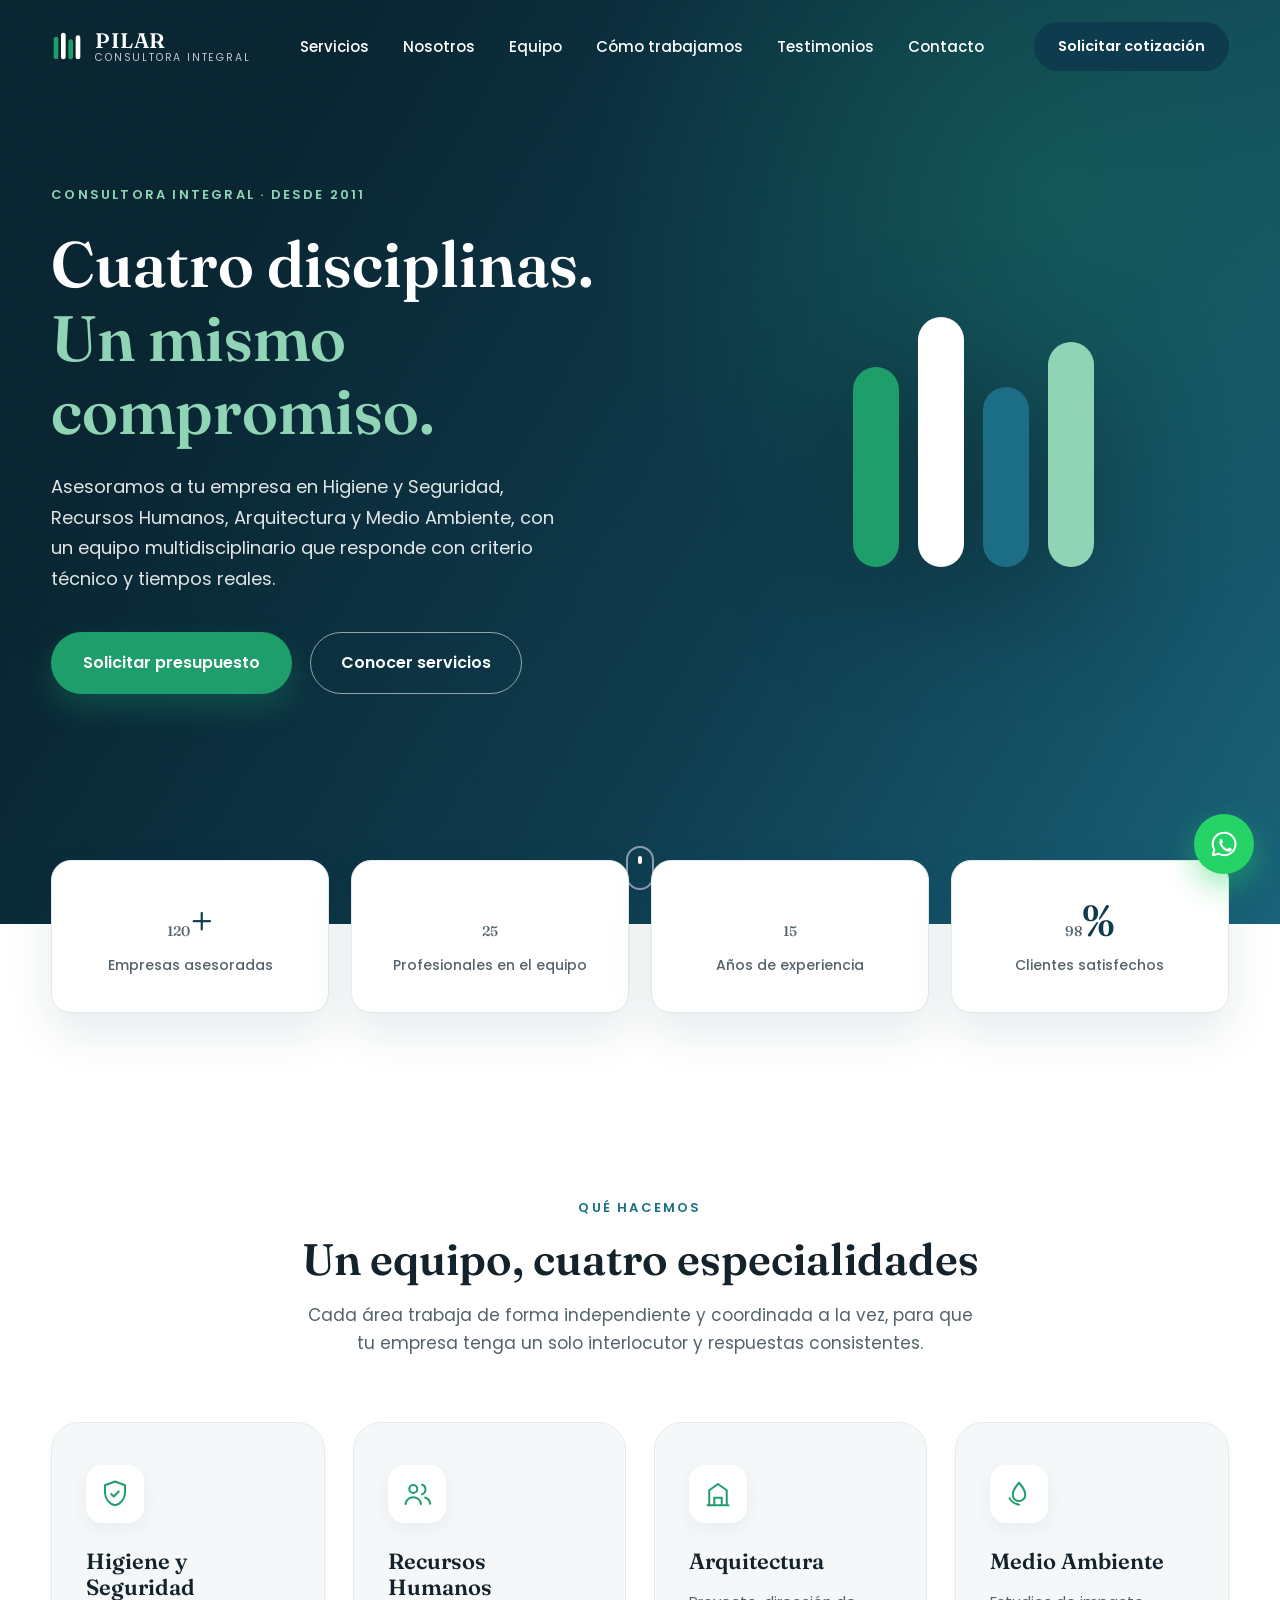
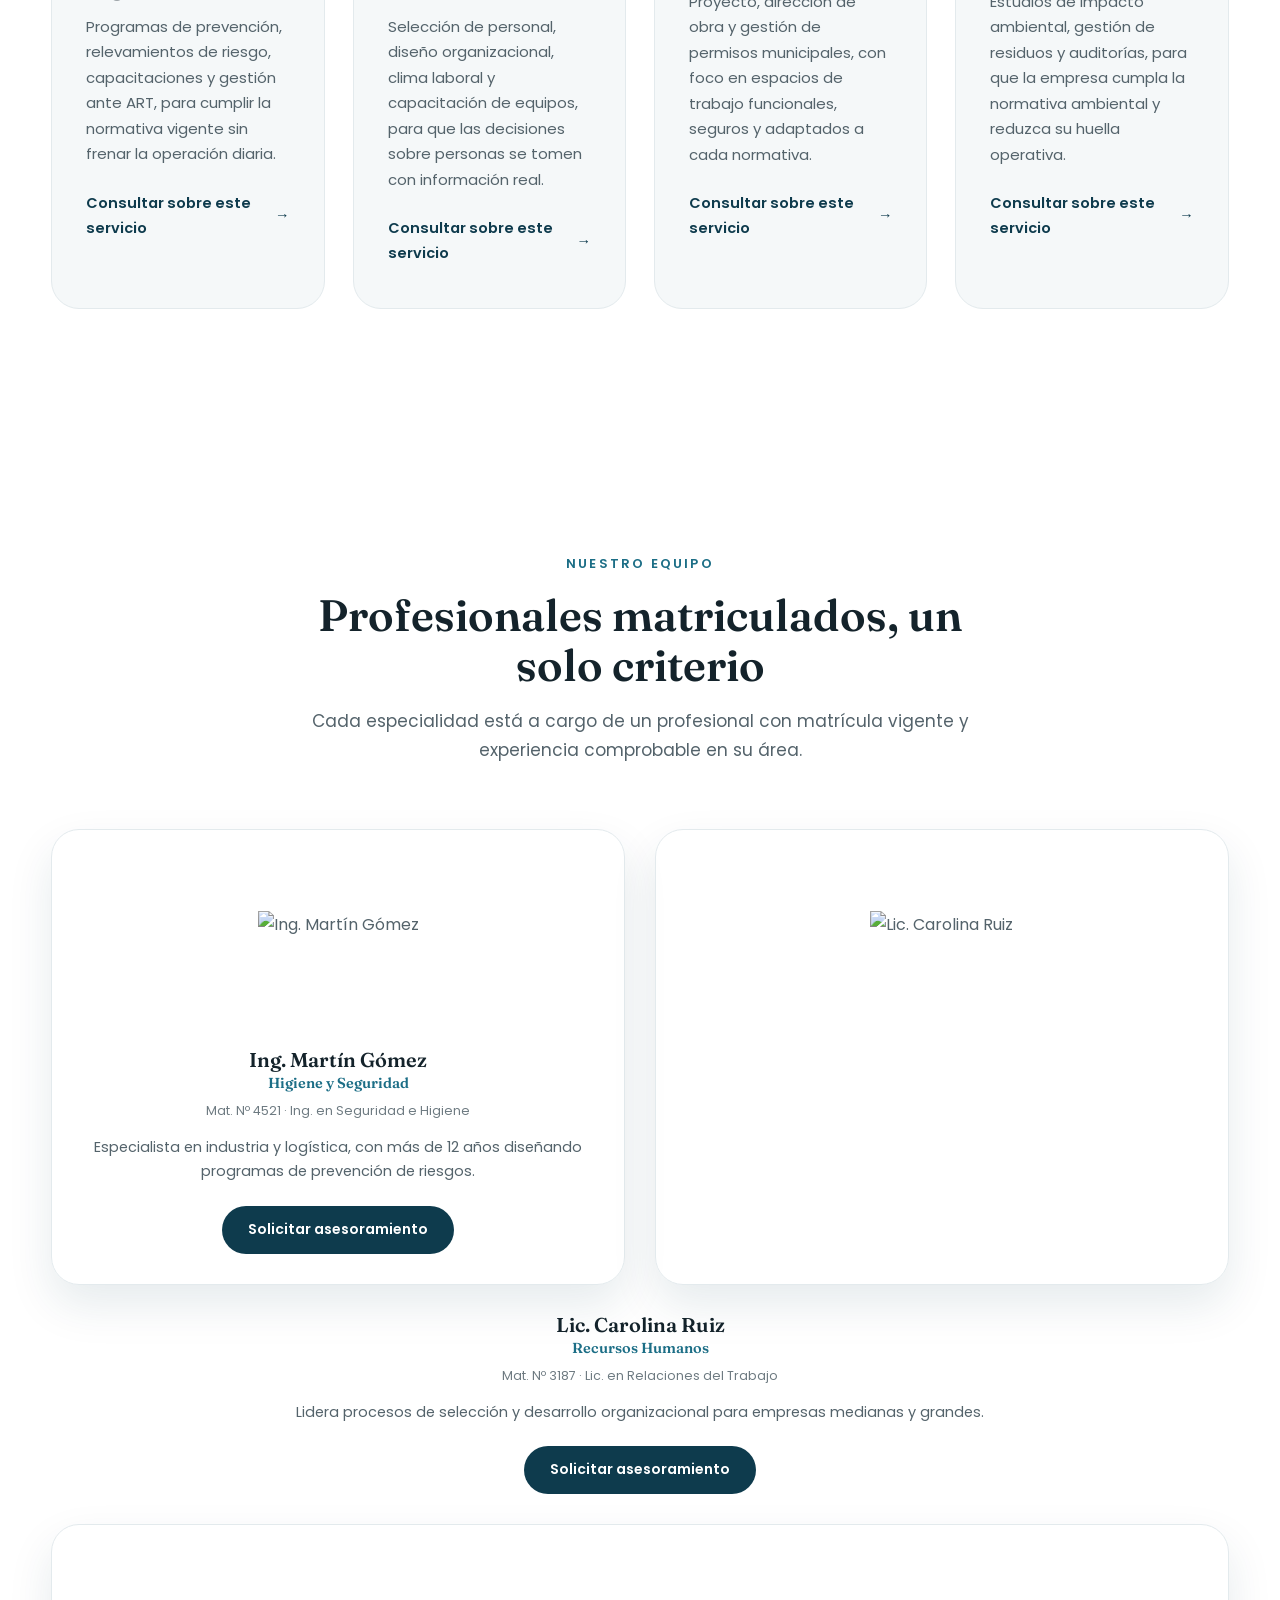
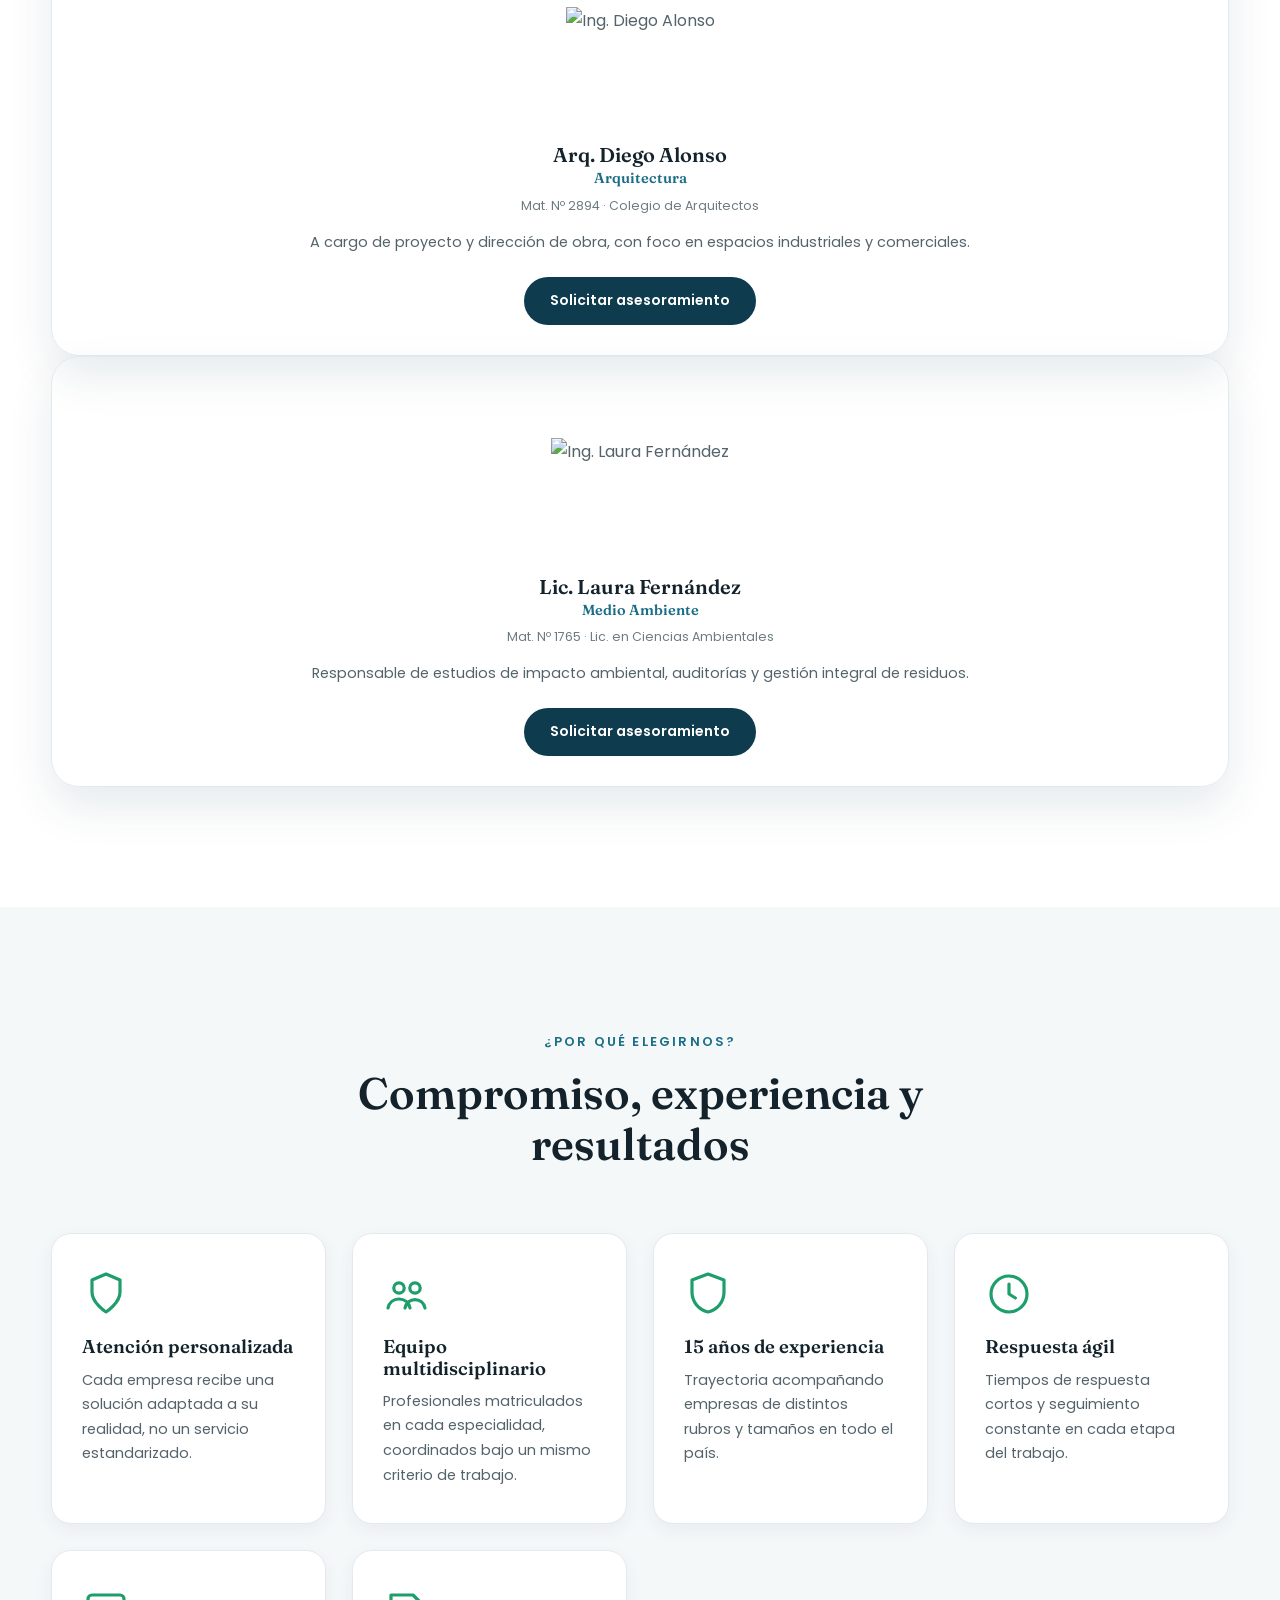
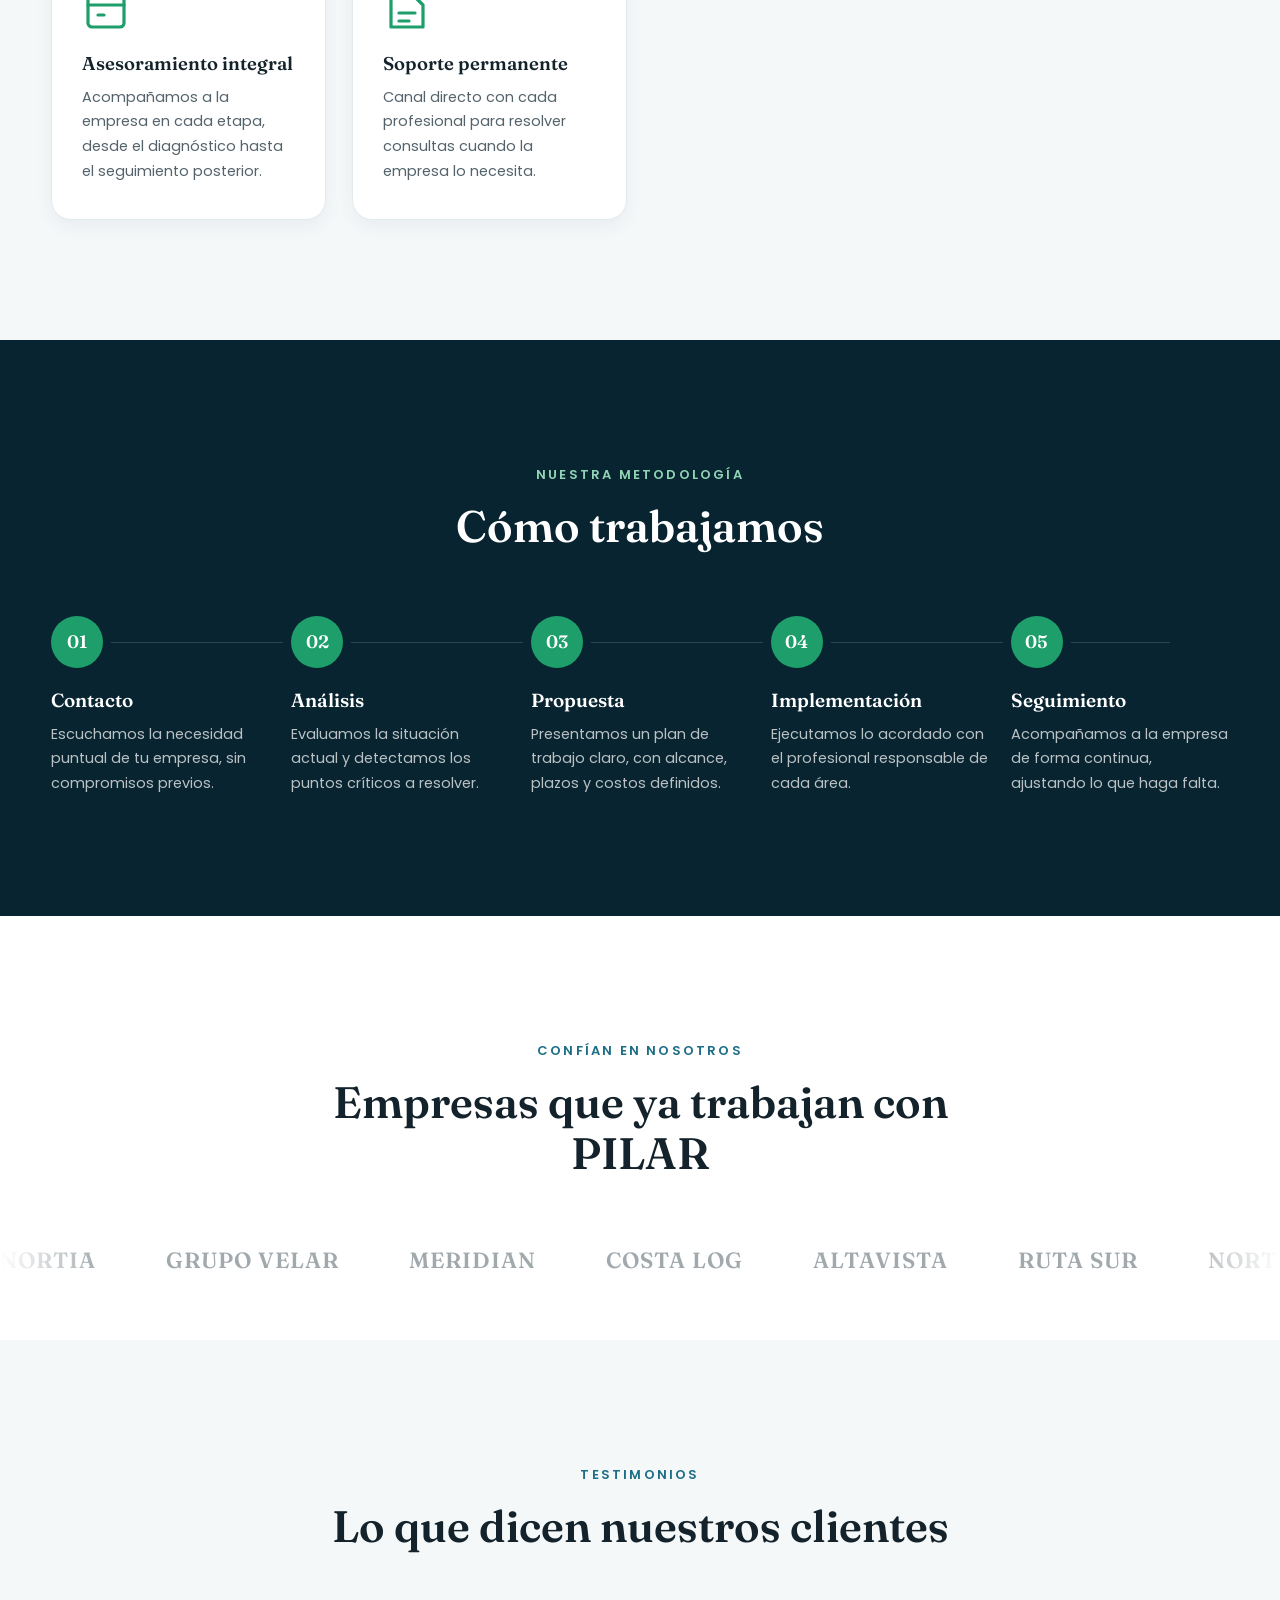
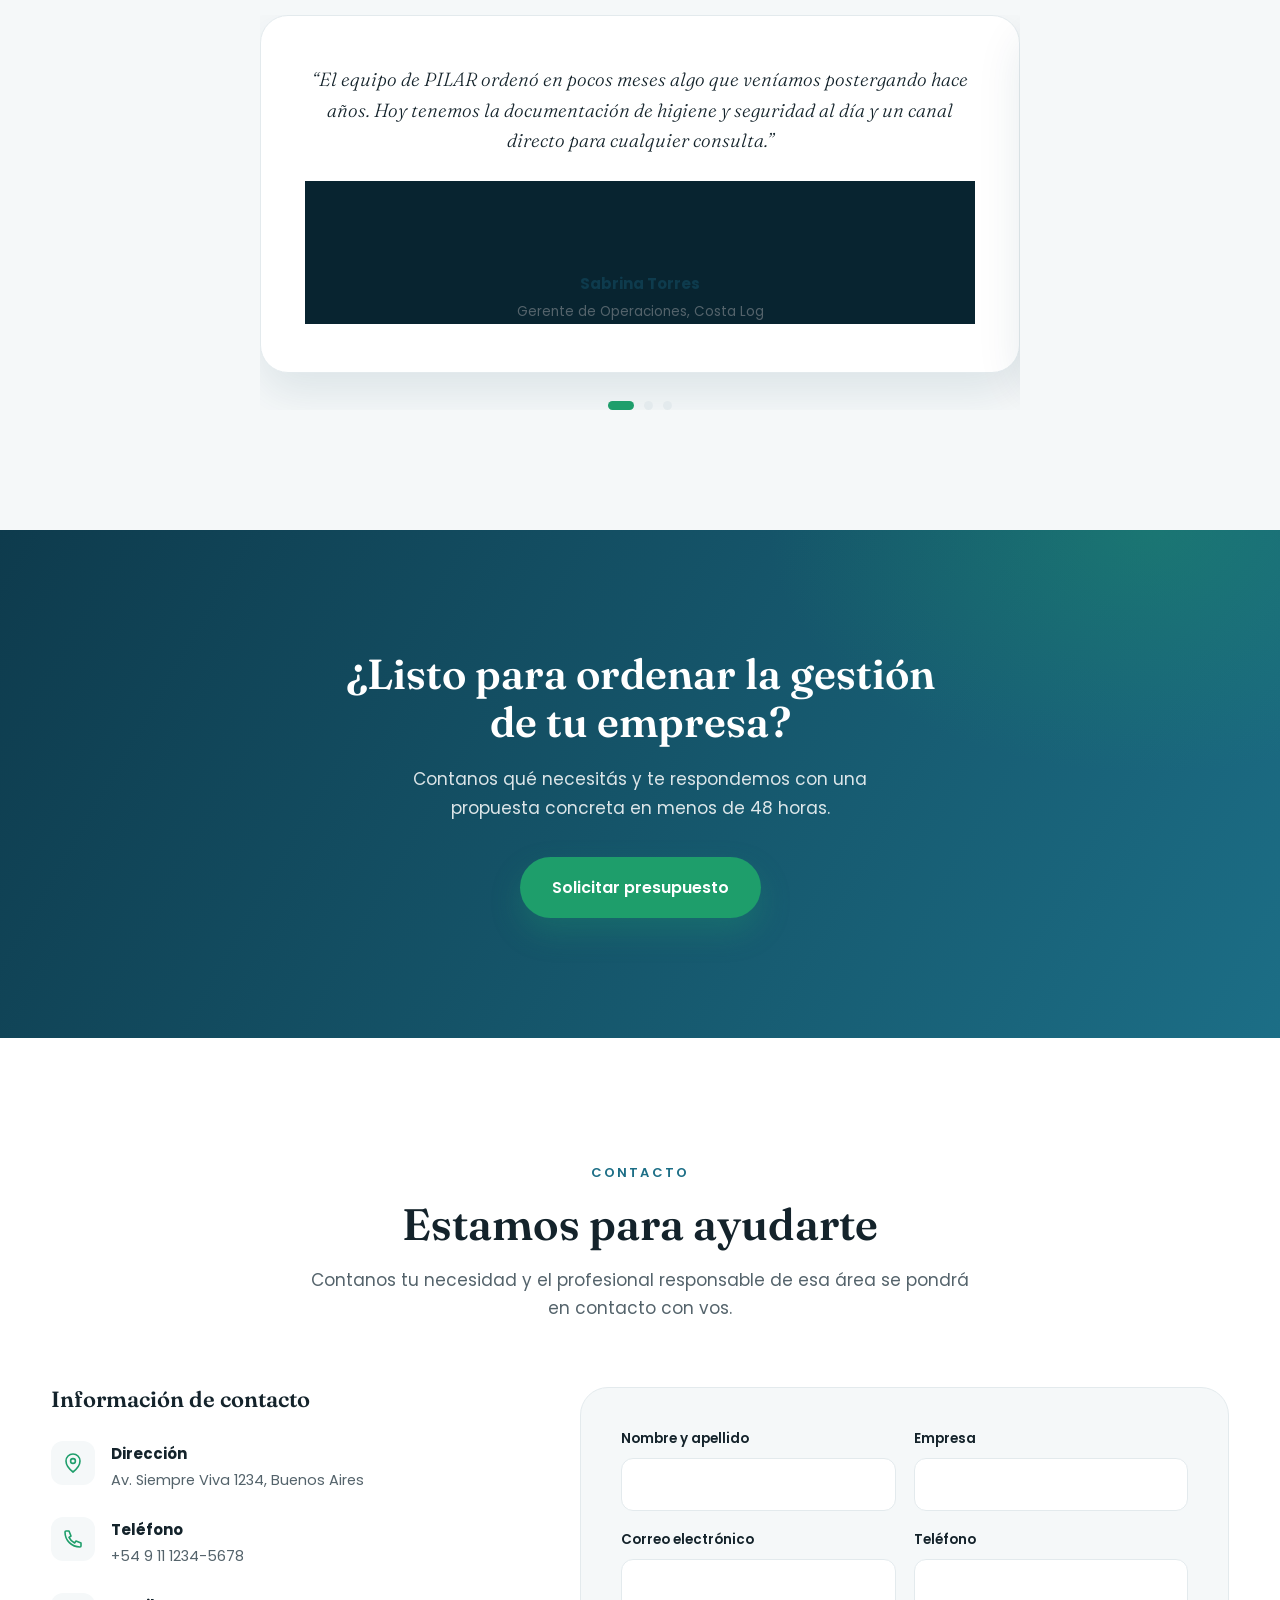
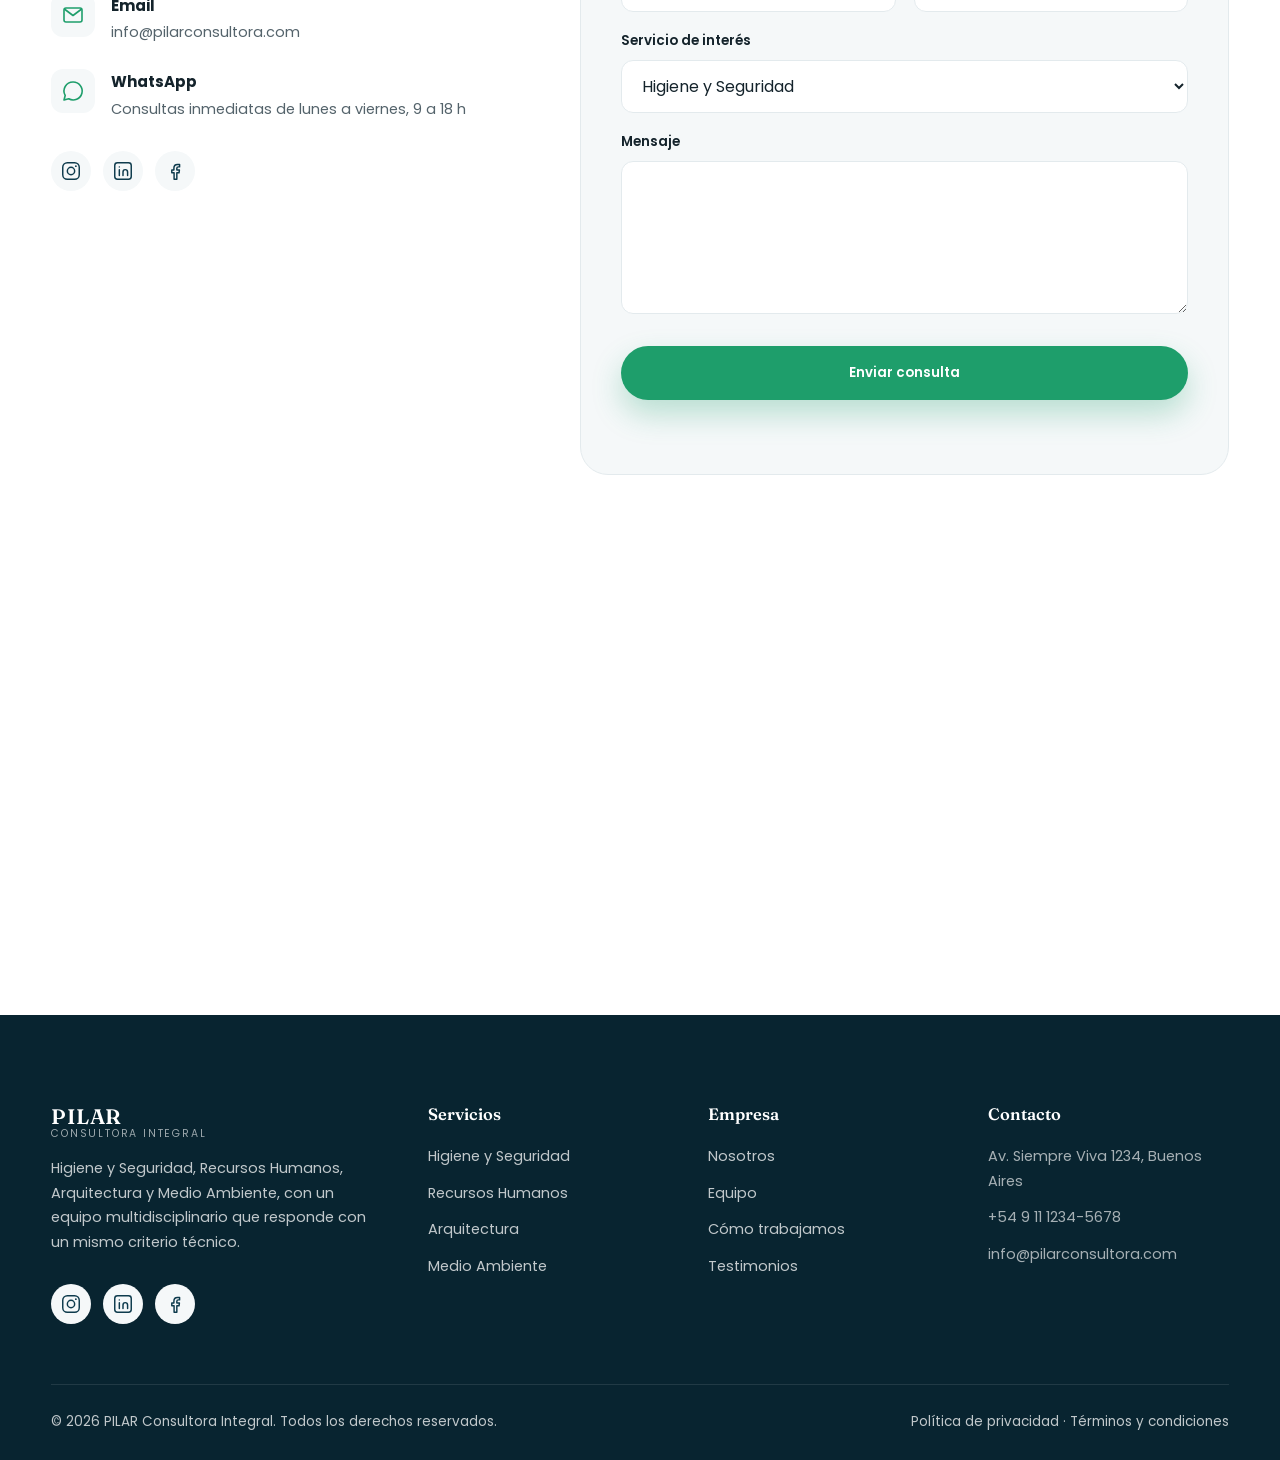
==== commit 47e41d62: "Update consultora.html" ====
--- a/consultora.html
+++ b/consultora.html
@@ -664,7 +664,6 @@
     </div>
   </div>
 </section>
-
 <!-- ===========================
      EQUIPO PROFESIONAL
 =========================== -->
@@ -678,8 +677,8 @@
 
     <div class="team-grid">
       <article class="team-card" data-reveal>
-        <div class="team-photo" style="--from:#0E3B4D;--to:#1C6E86;">
-          <span>MG</span>
+        <div class="team-photo">
+    <img src="https://i.ibb.co/4gJ7BtsF/images-5.jpg" alt="Ing. Martín Gómez">
         </div>
         <div class="team-body">
           <h3>Ing. Martín Gómez</h3>
@@ -691,8 +690,9 @@
       </article>
 
       <article class="team-card" data-reveal>
-        <div class="team-photo" style="--from:#1C6E86;--to:#1E9E6B;">
-          <span>CR</span>
+        <div class="team-photo">
+    <img src="https://i.ibb.co/4R18yCjk/happy-smiling-business-woman-in-suit-with-hand-pointing-at-empty-space-standing-isolate-on-transpare.png" alt="Lic. Carolina Ruiz">
+        </div>
         </div>
         <div class="team-body">
           <h3>Lic. Carolina Ruiz</h3>
@@ -704,9 +704,10 @@
       </article>
 
       <article class="team-card" data-reveal>
-        <div class="team-photo" style="--from:#0E3B4D;--to:#1E9E6B;">
-          <span>DA</span>
-        </div>
+        <div class="team-photo">
+    <img src="https://i.ibb.co/FqchwMk5/images-6.jpg" alt="Ing. Diego Alonso">
+        </div>
+        
         <div class="team-body">
           <h3>Arq. Diego Alonso</h3>
           <h4>Arquitectura</h4>
@@ -717,8 +718,8 @@
       </article>
 
       <article class="team-card" data-reveal>
-        <div class="team-photo" style="--from:#1E9E6B;--to:#1C6E86;">
-          <span>LF</span>
+        <div class="team-photo">
+    <img src="https://i.ibb.co/99w9rh8N/images-7.jpg" alt="Ing. Laura Fernández">
         </div>
         <div class="team-body">
           <h3>Lic. Laura Fernández</h3>
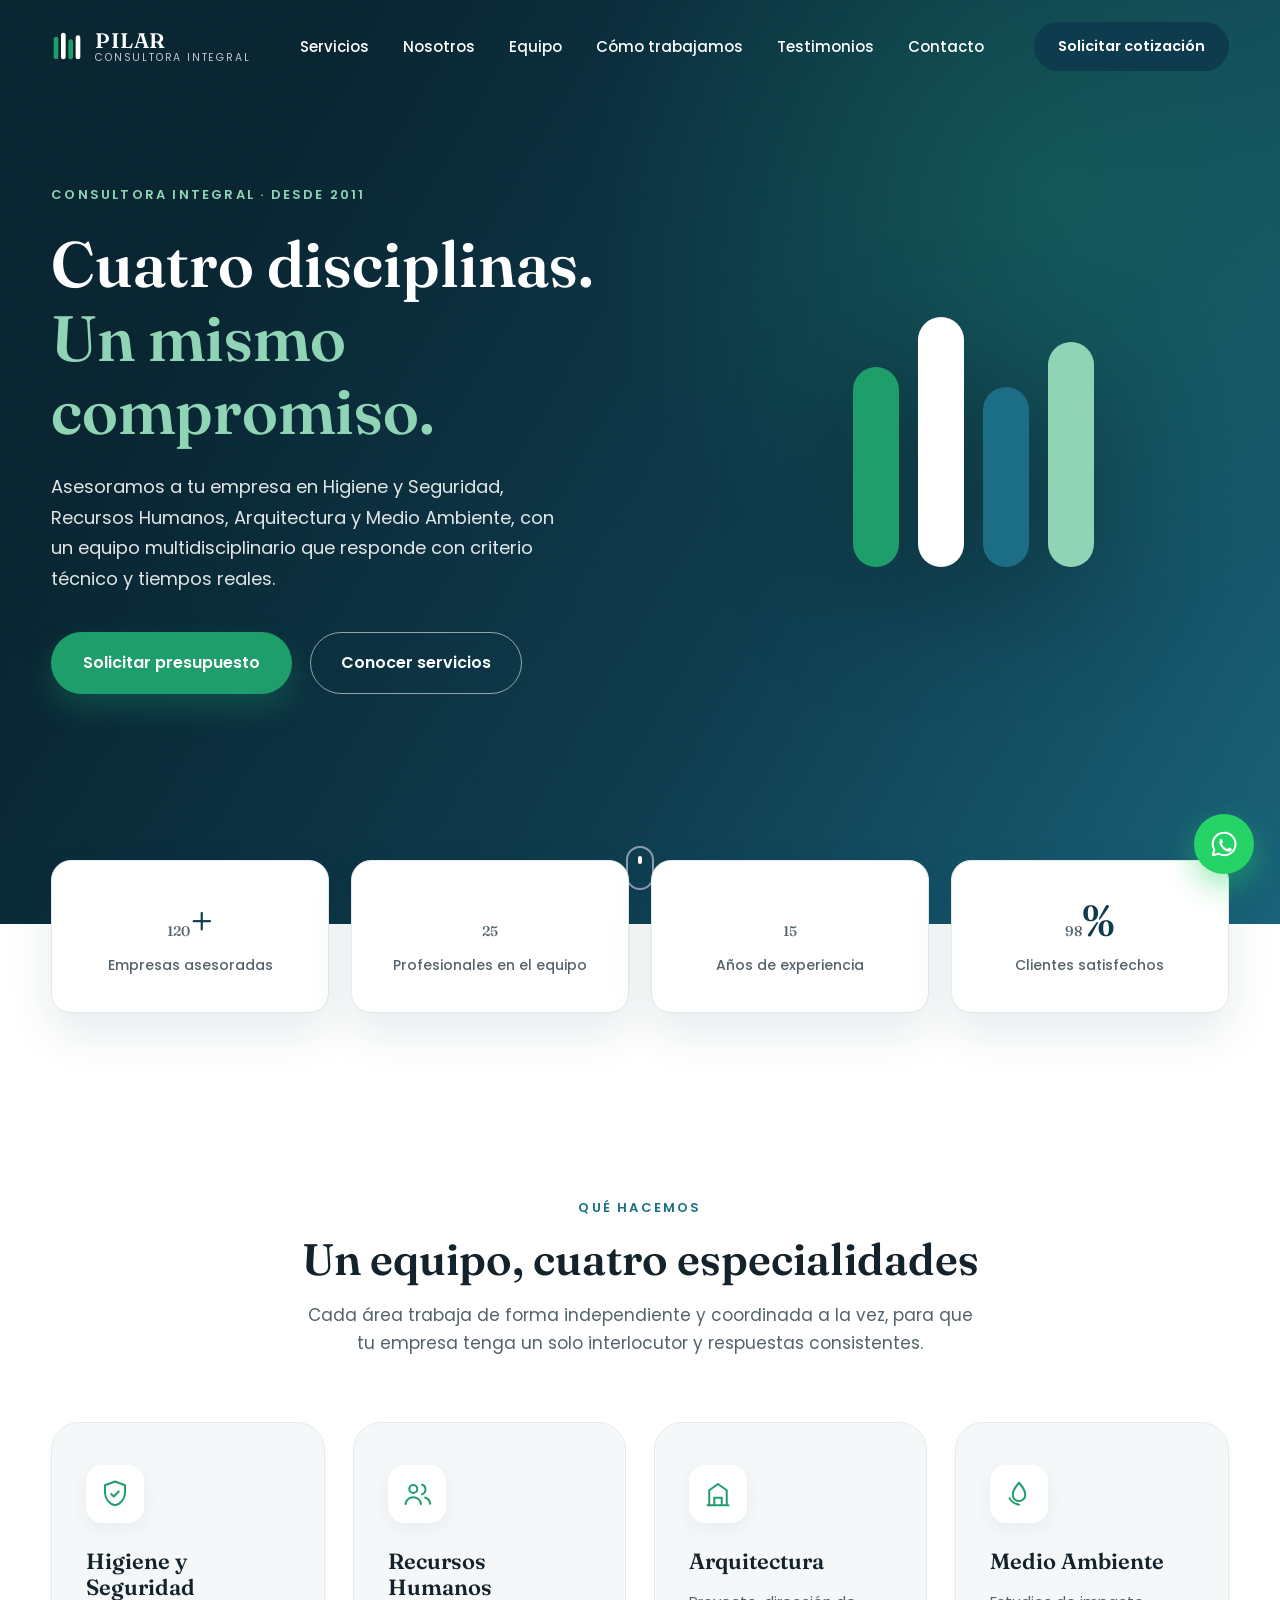
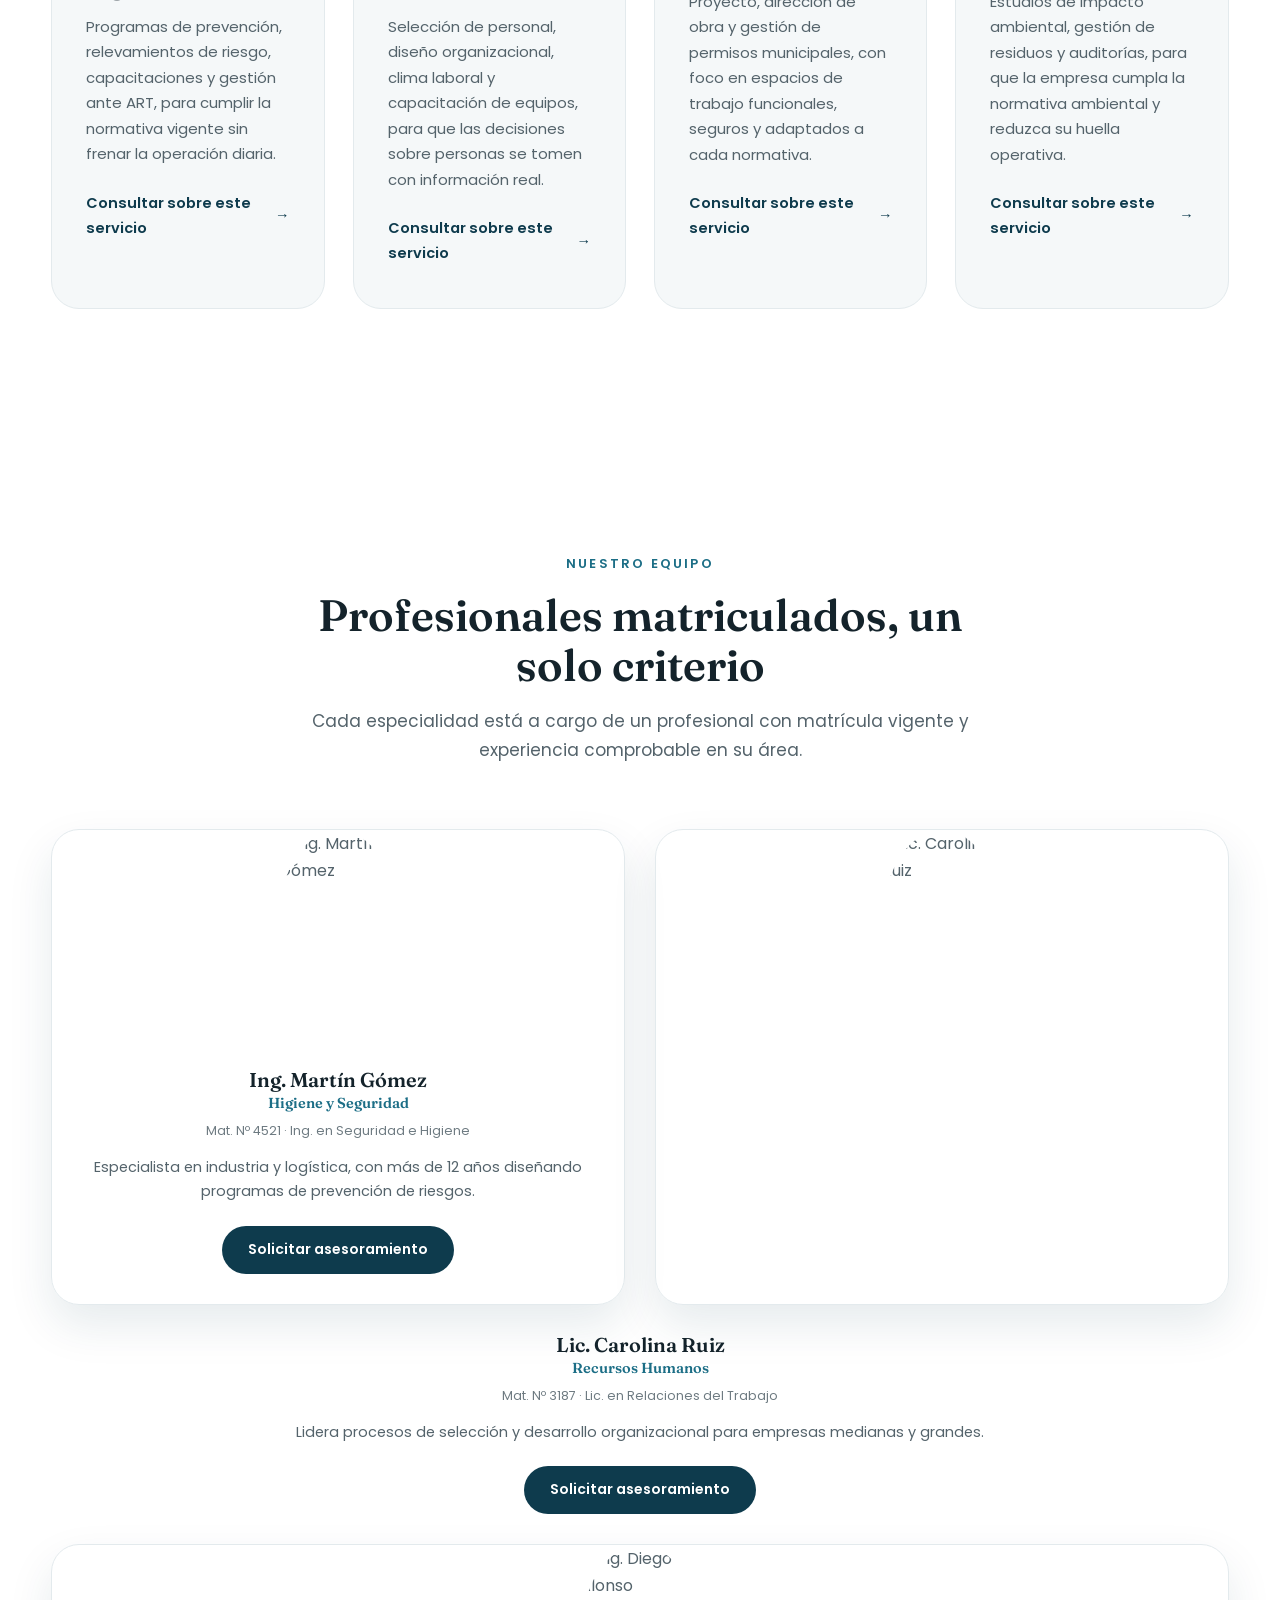
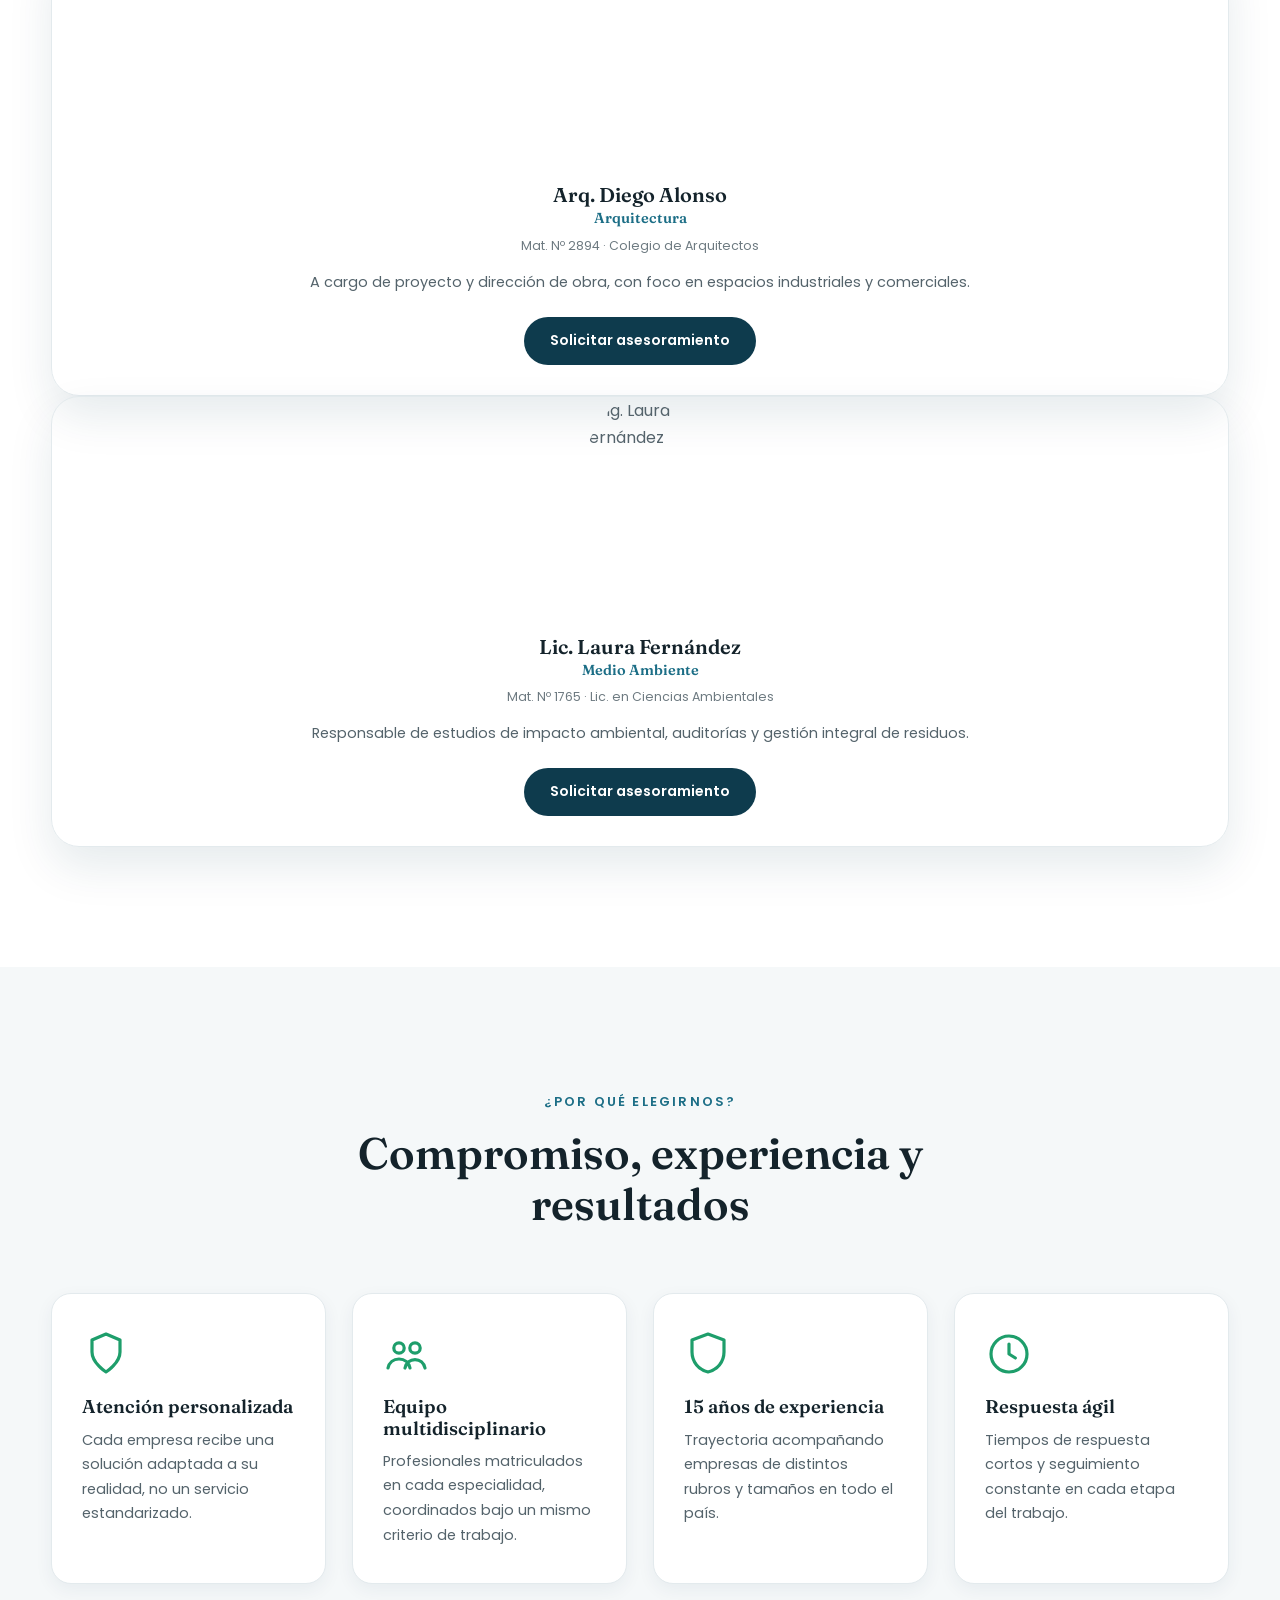
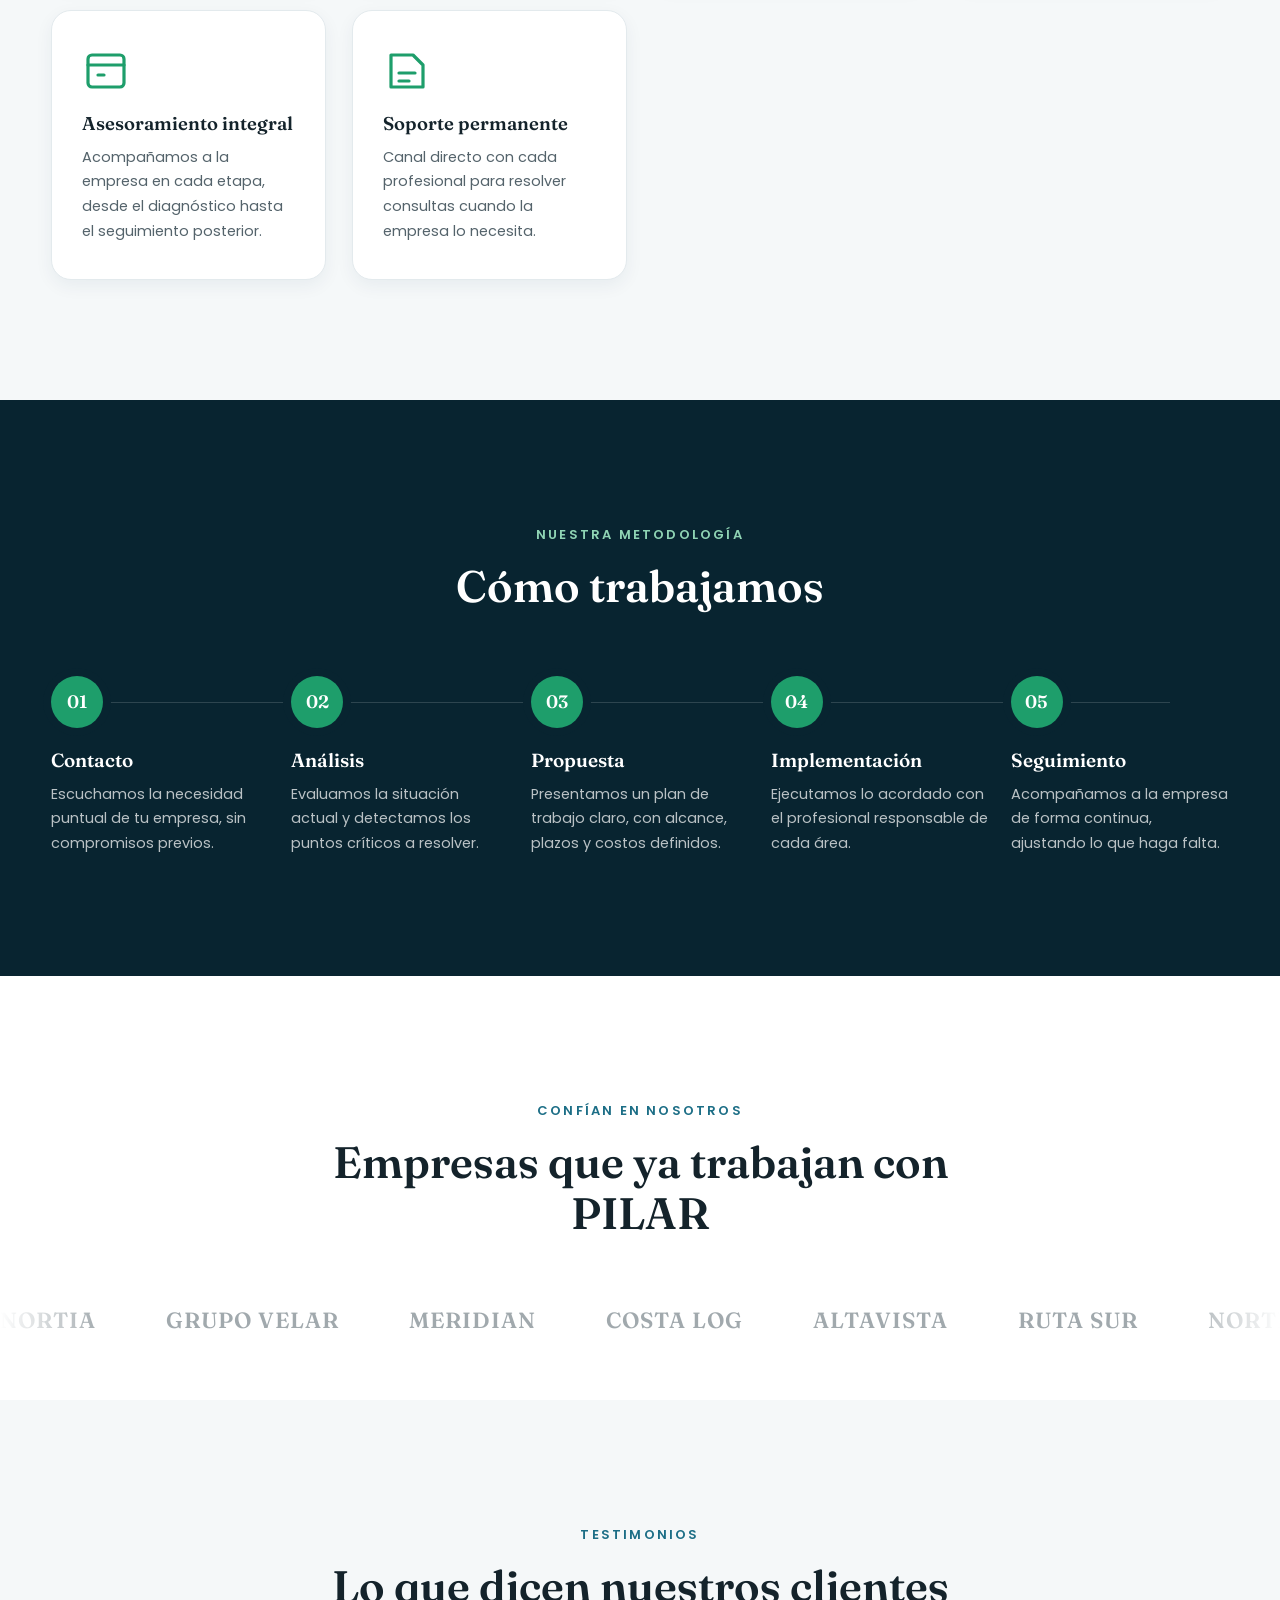
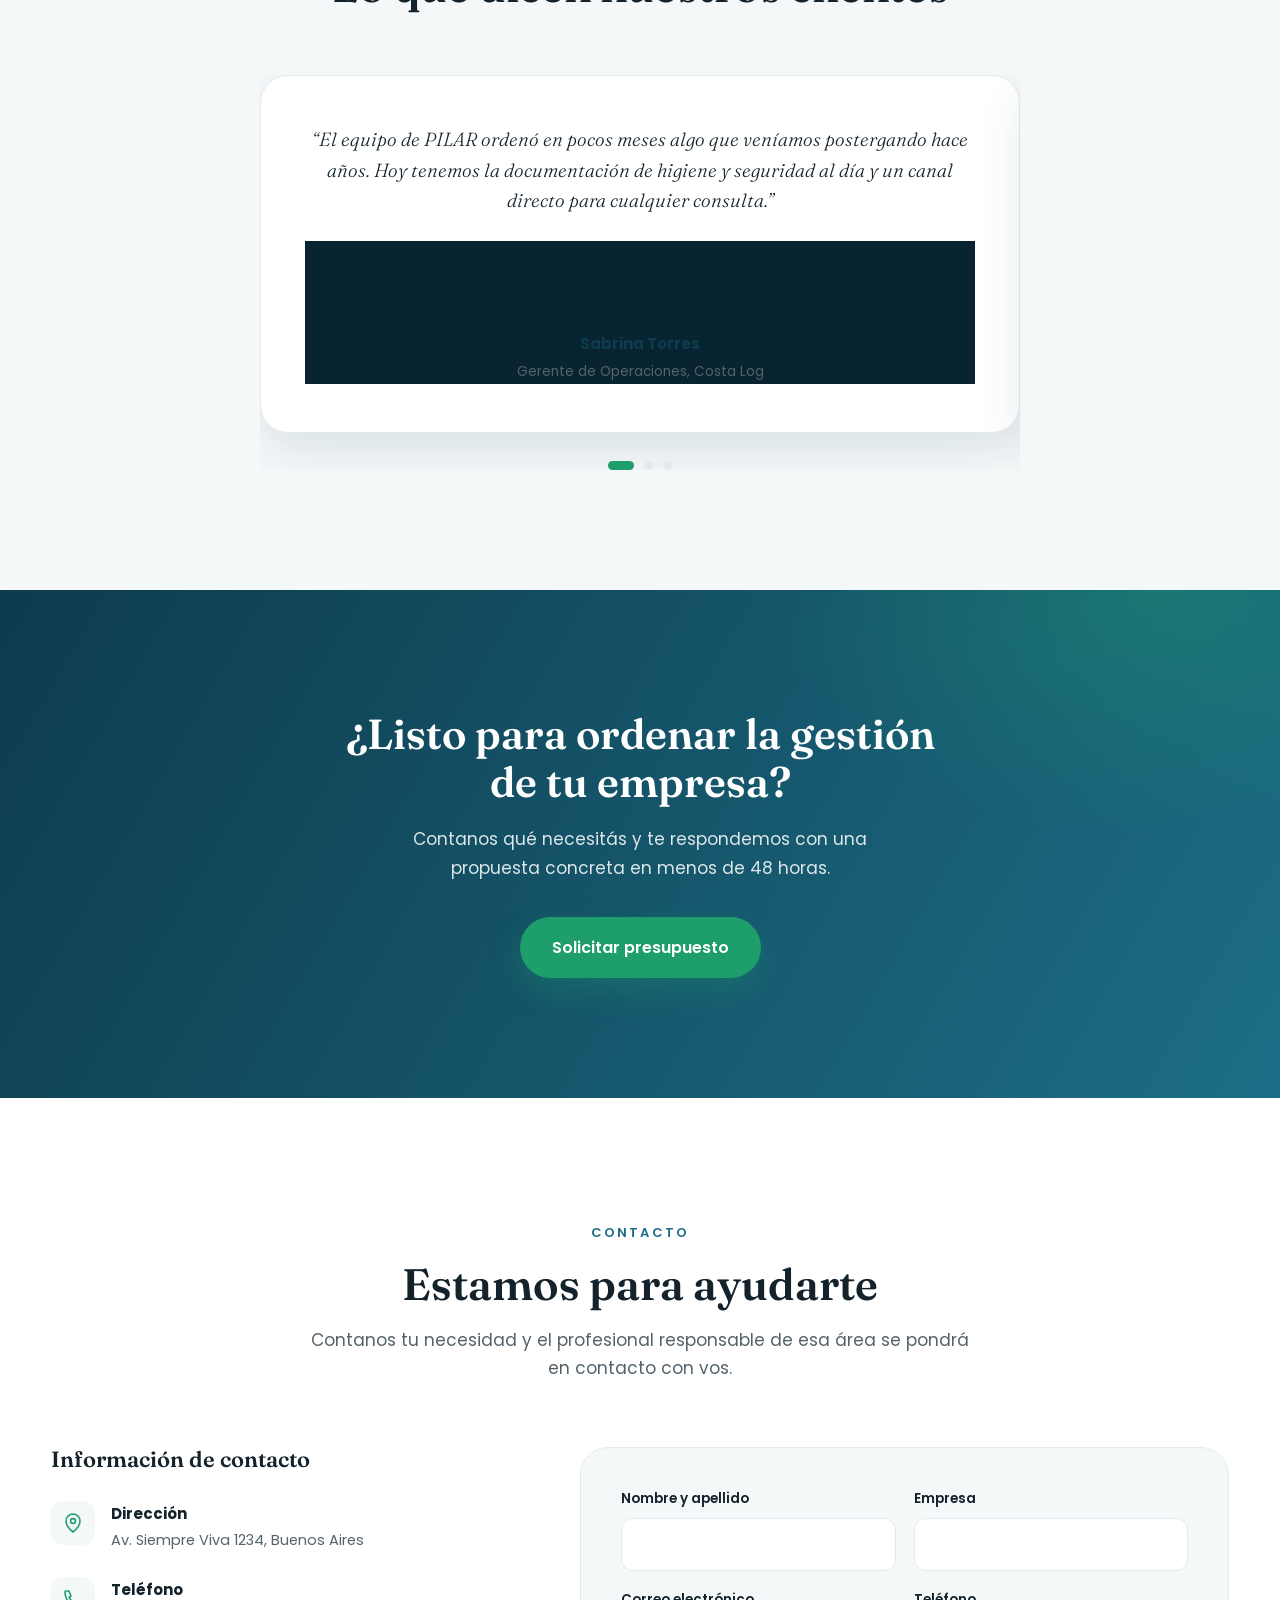
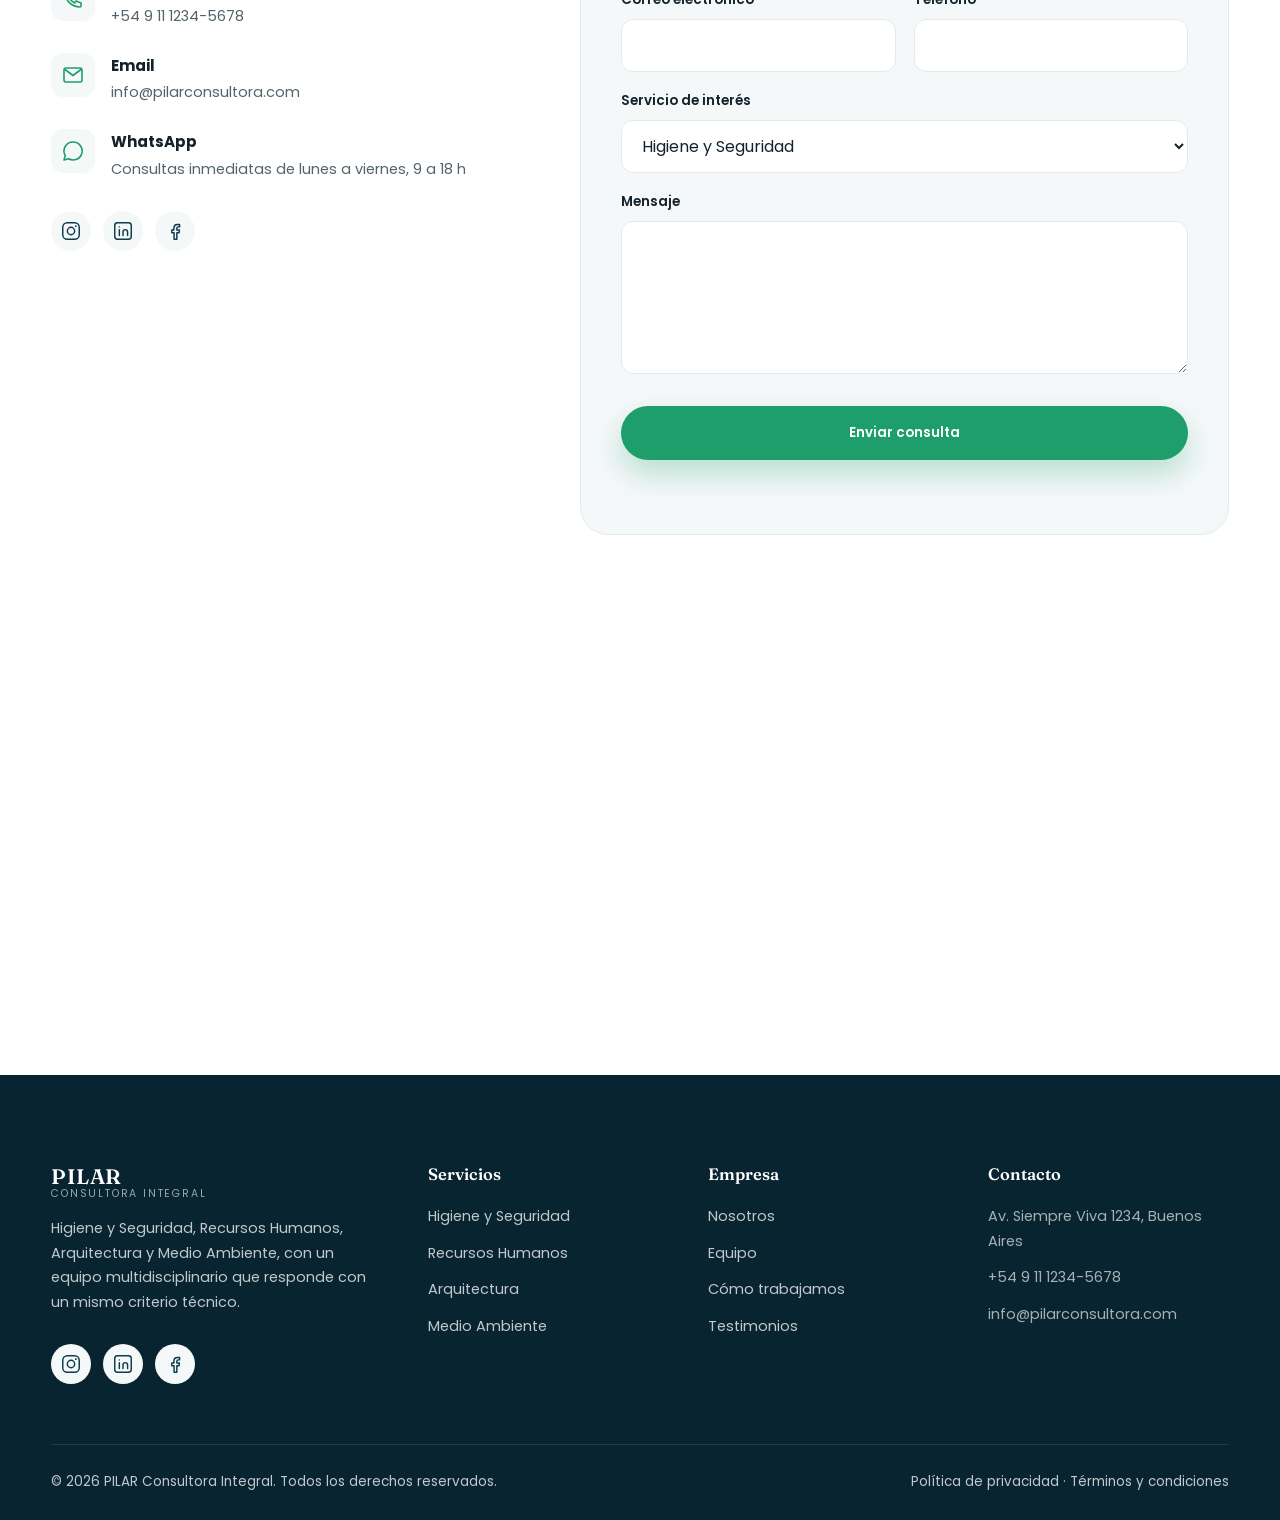
==== commit 9fdacbbb: "Update consultora.html" ====
--- a/consultora.html
+++ b/consultora.html
@@ -146,6 +146,21 @@
 }
 .header-inner{ display:flex; align-items:center; justify-content:space-between; gap:24px; }
 
+.team-photo{
+    width:120px;
+    height:120px;
+    border-radius:50%;
+    overflow:hidden;
+    margin:0 auto 20px;
+}
+
+.team-photo img{
+    width:100%;
+    height:100%;
+    object-fit:cover;
+    display:block;
+}
+    
 .logo{ display:flex; align-items:center; gap:12px; }
 .logo-mark{ width:32px; height:32px; flex-shrink:0; }
 .pilar{ fill:var(--accent); }
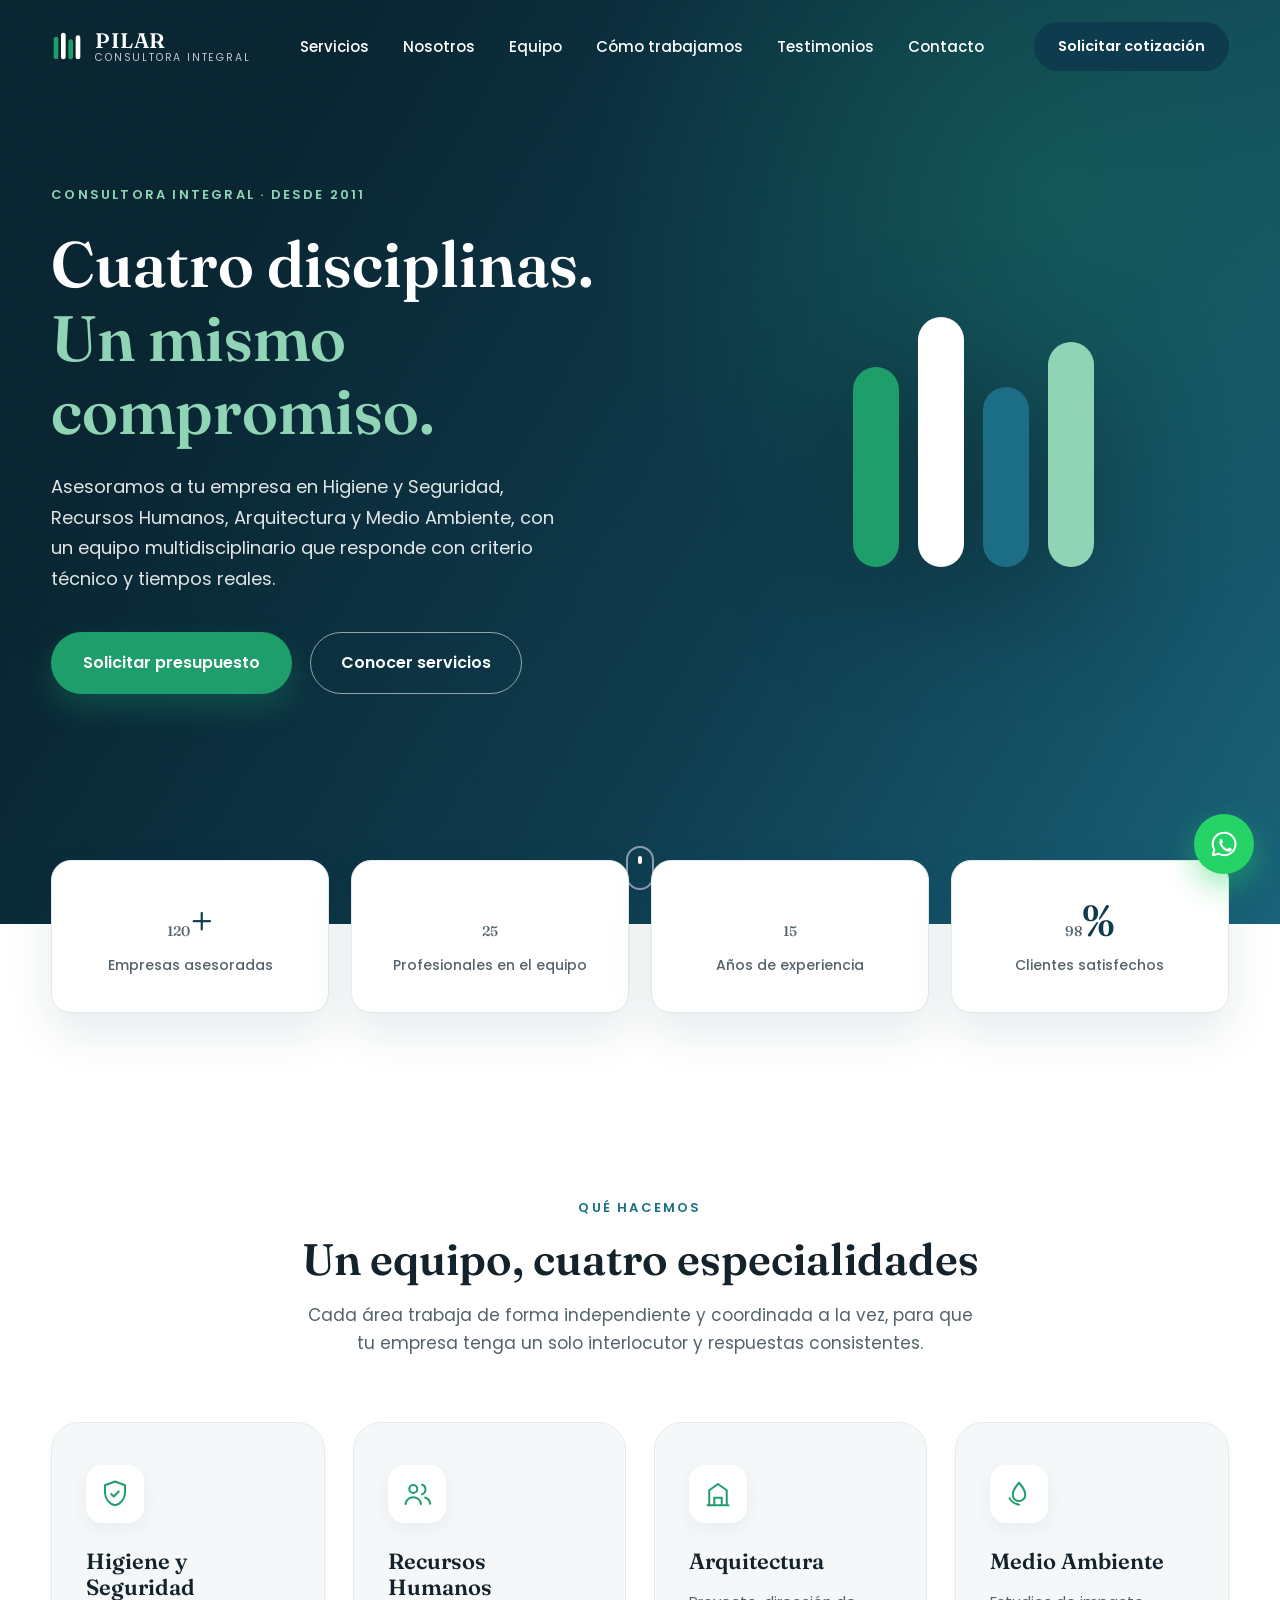
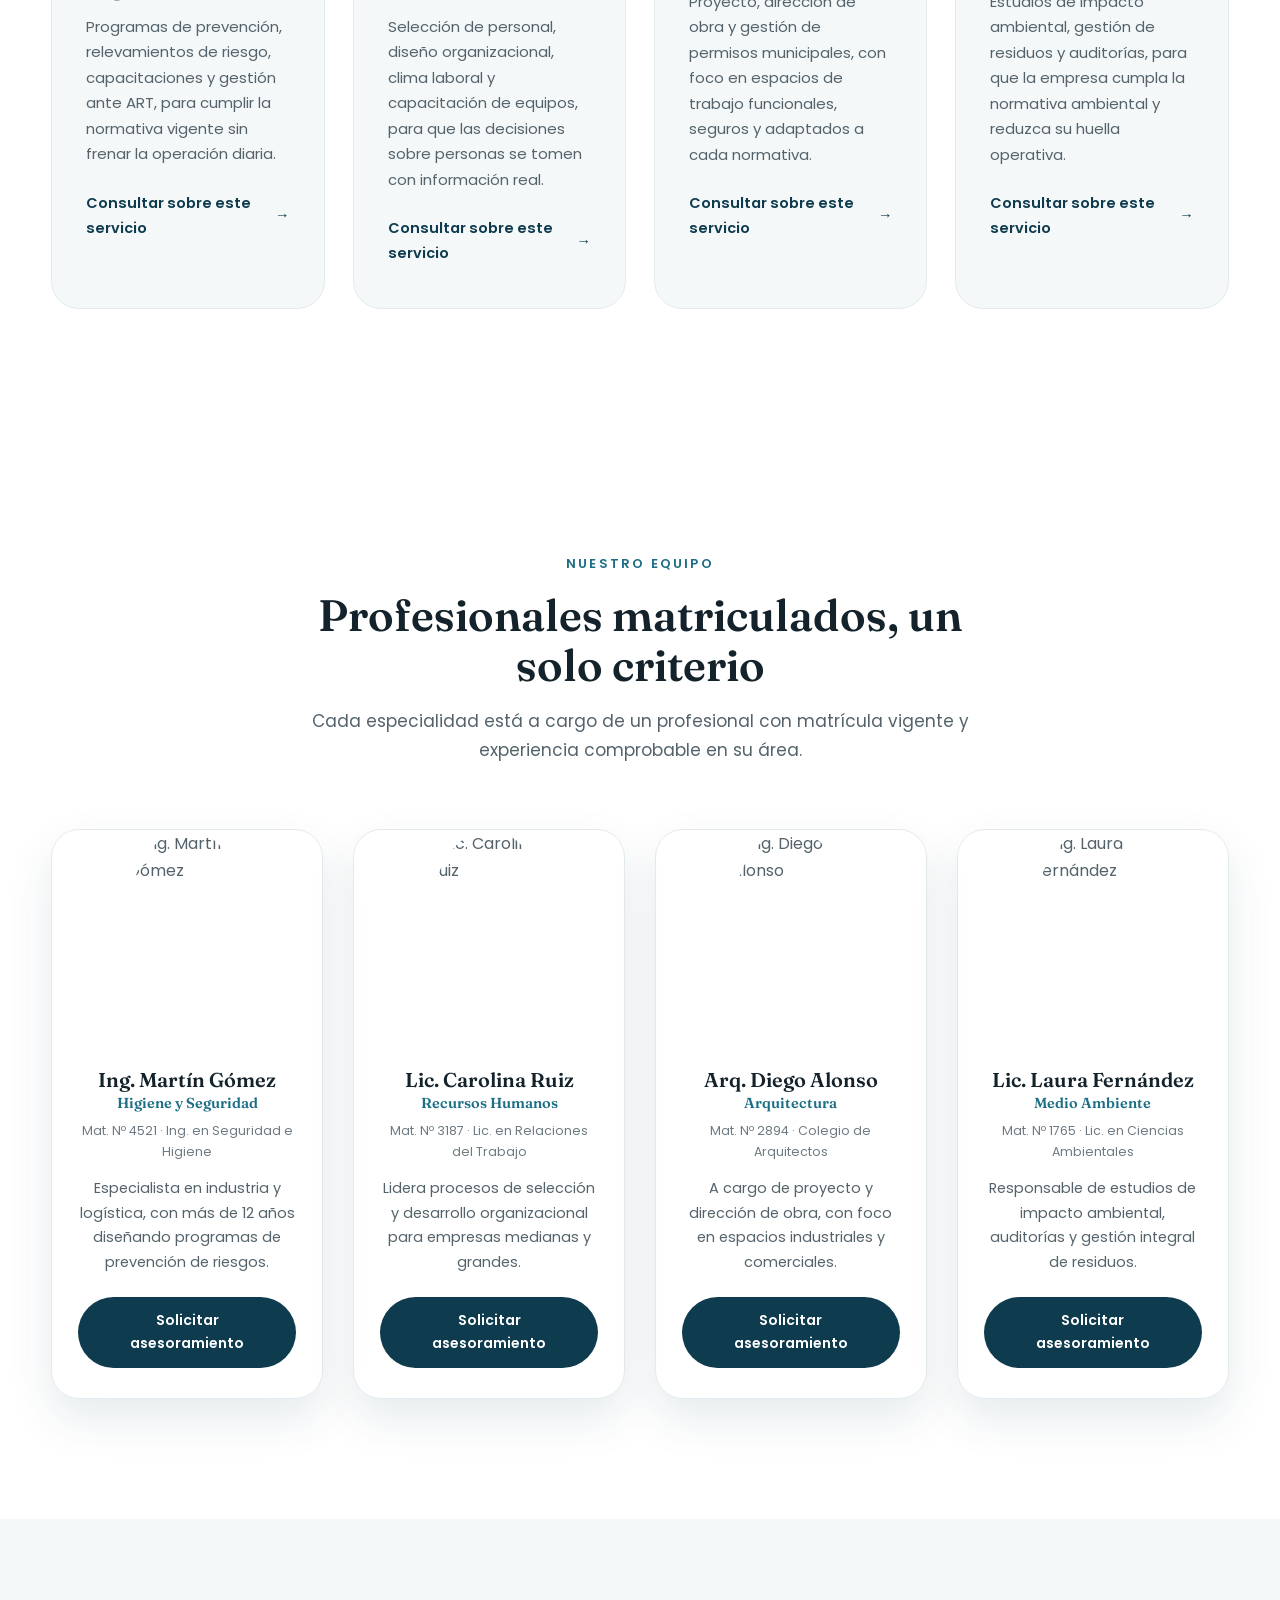
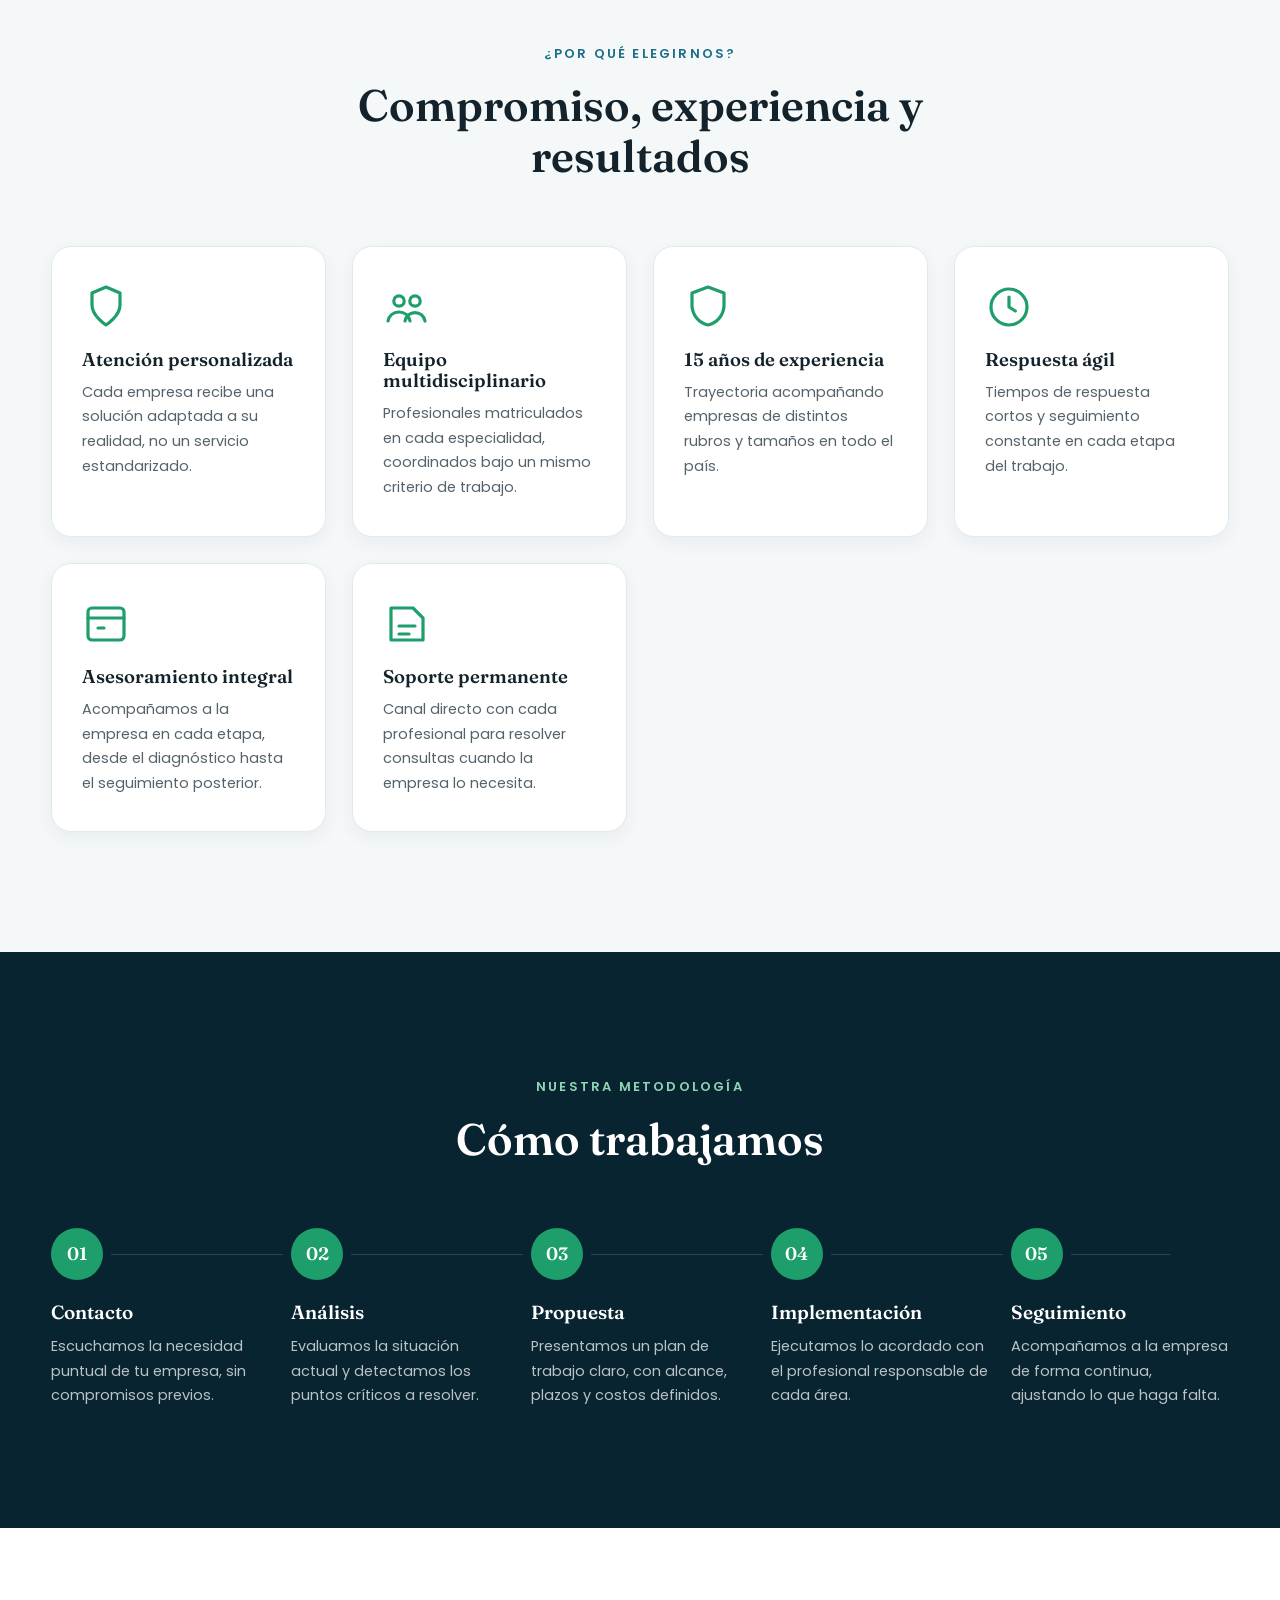
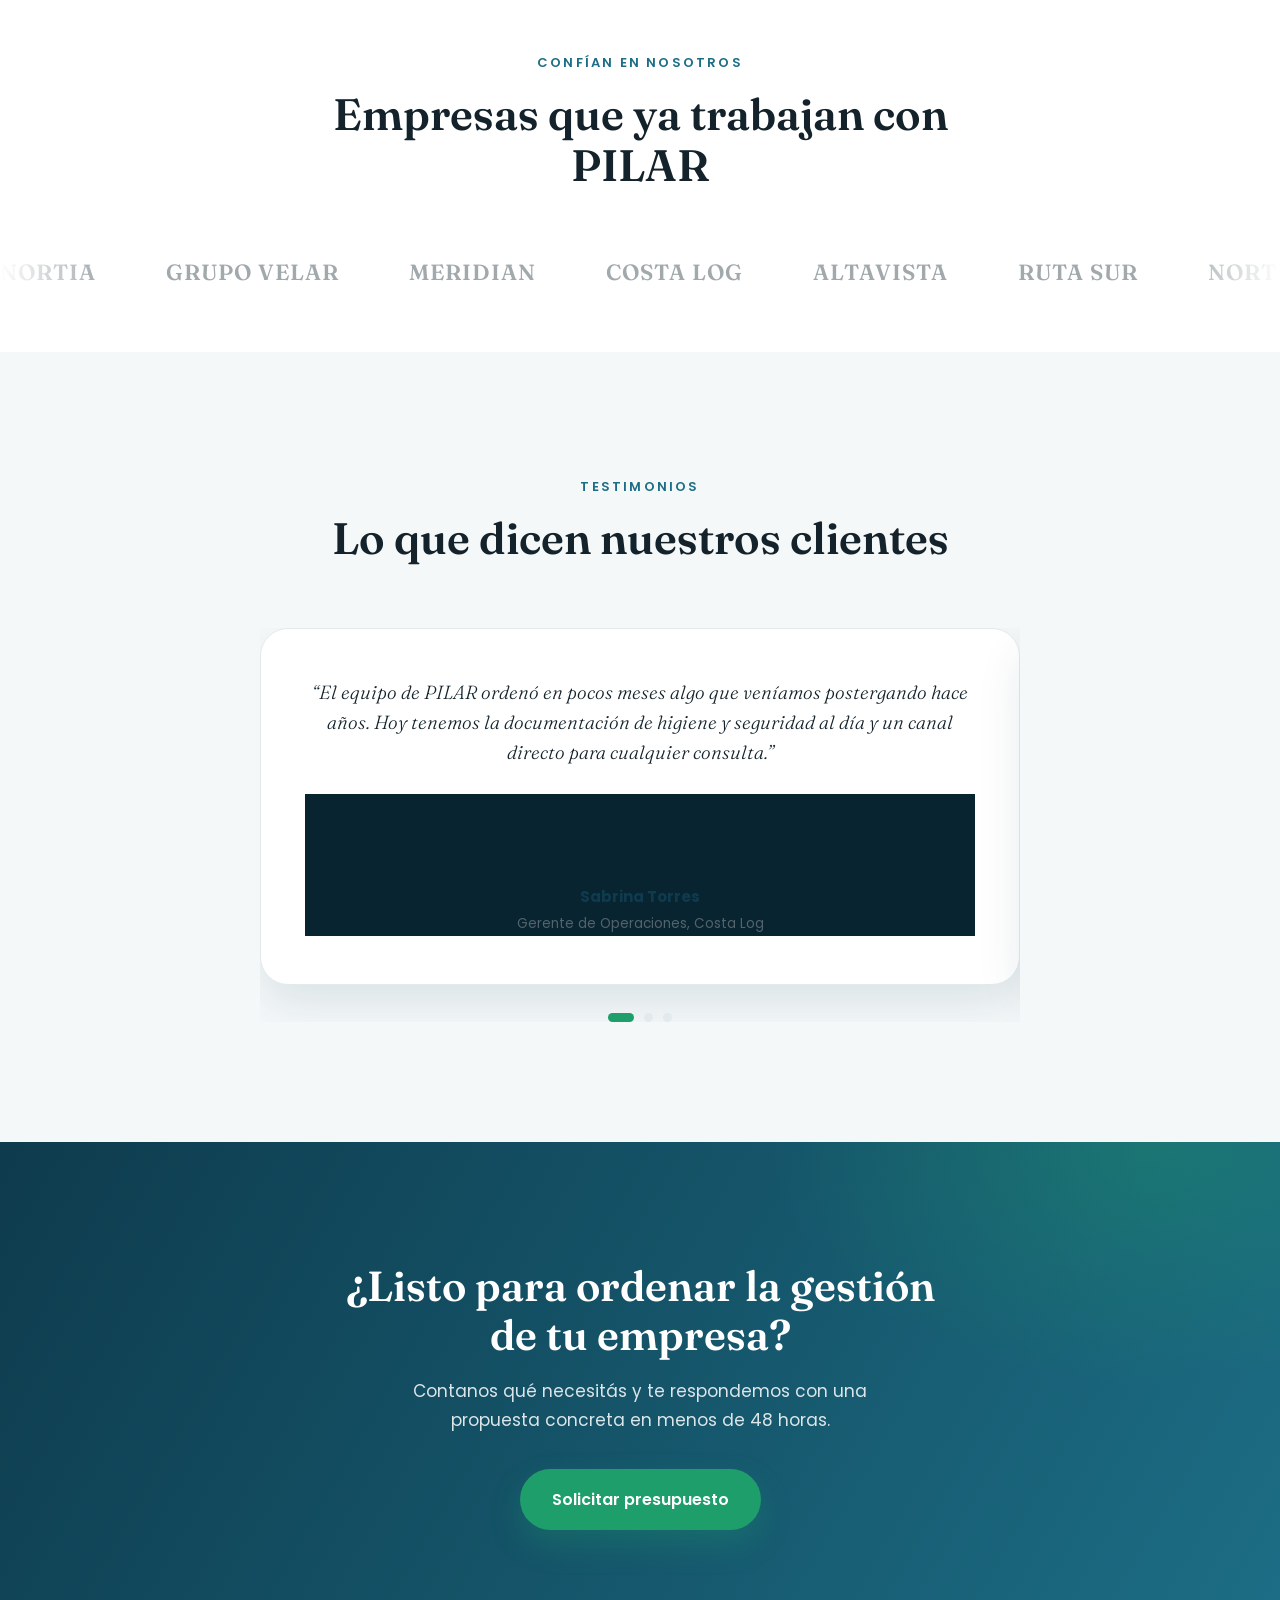
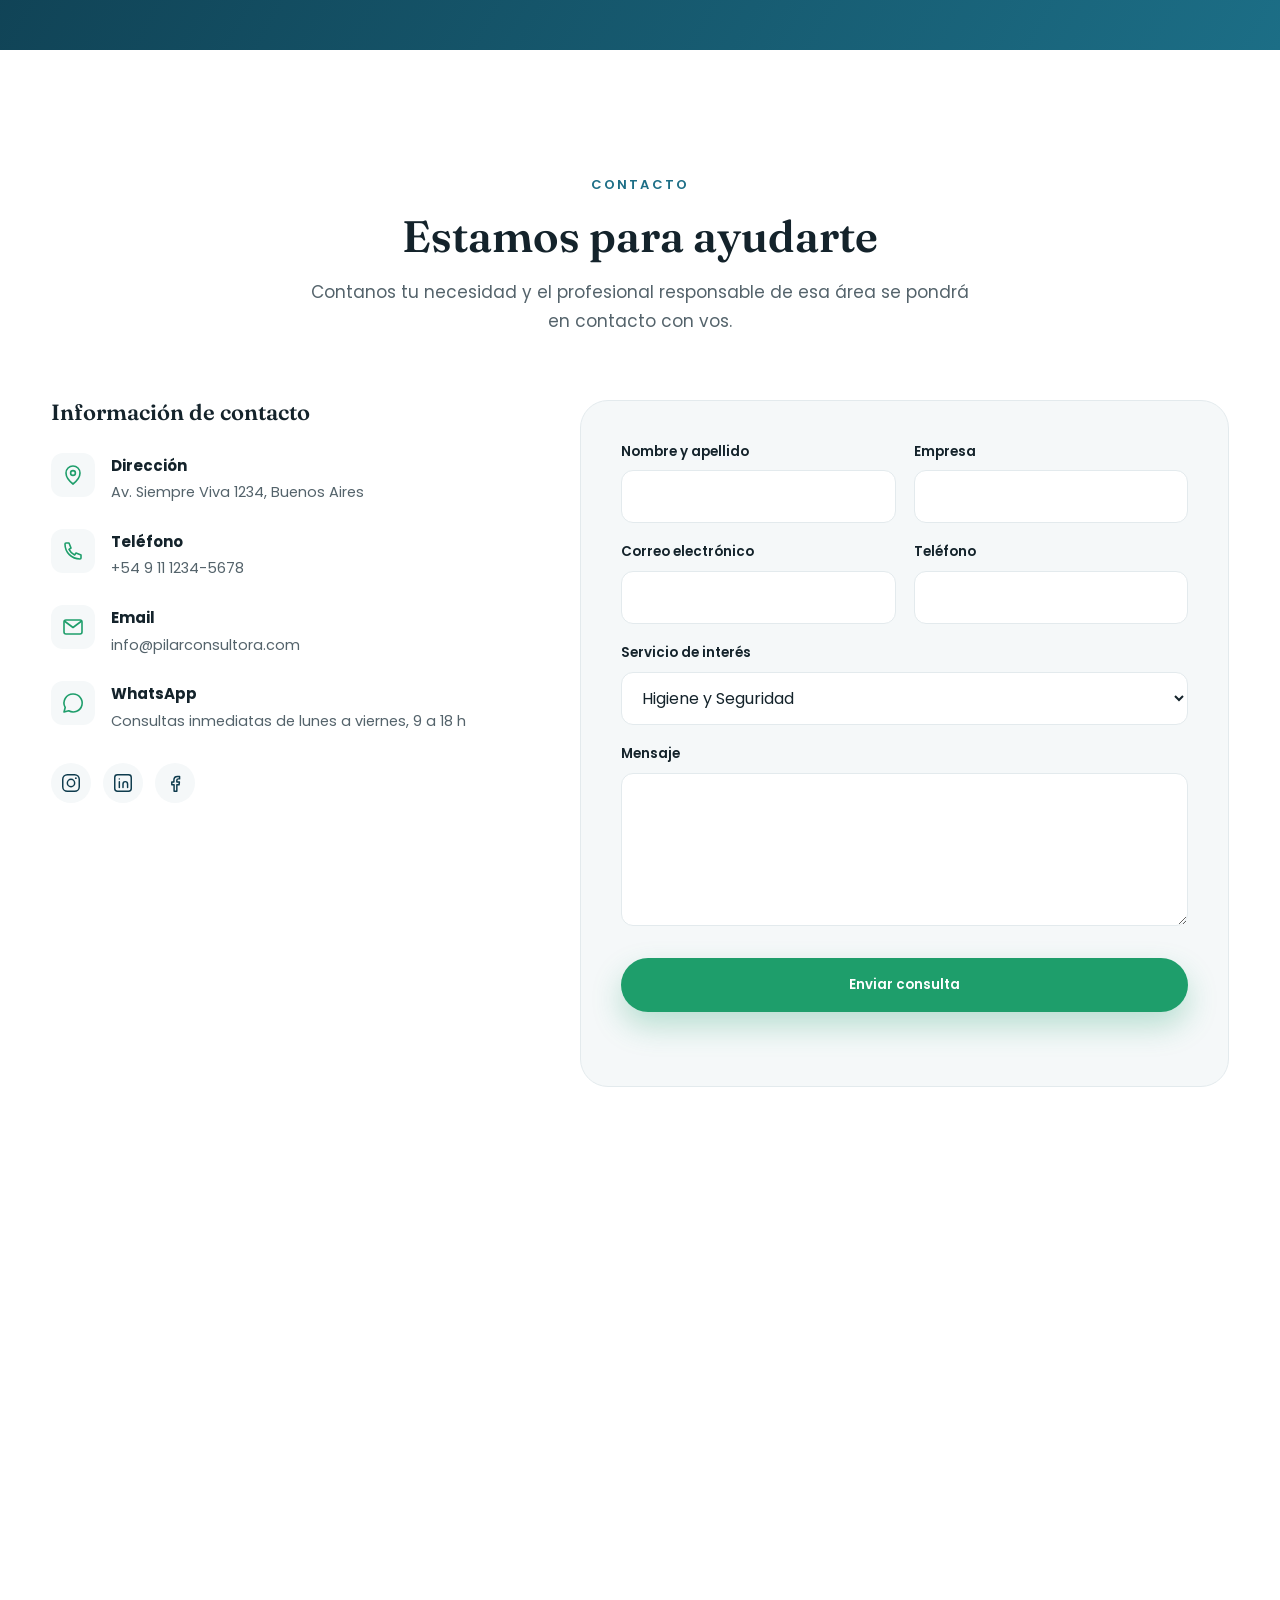
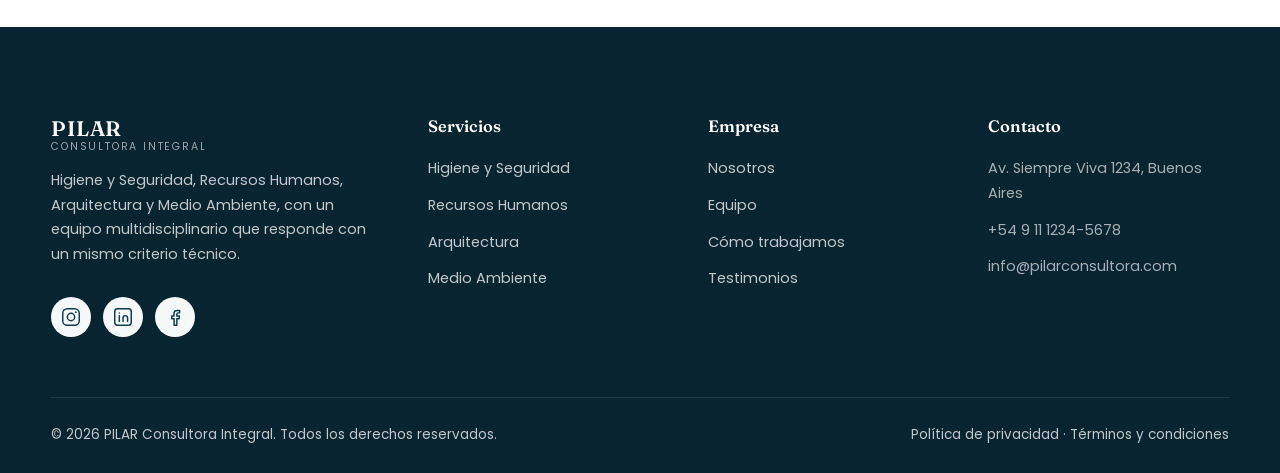
==== commit 373557a6: "Update consultora.html" ====
--- a/consultora.html
+++ b/consultora.html
@@ -148,7 +148,7 @@
 
 .team-photo{
     width:120px;
-    height:120px;
+    height:140px;
     border-radius:50%;
     overflow:hidden;
     margin:0 auto 20px;
@@ -707,7 +707,7 @@
       <article class="team-card" data-reveal>
         <div class="team-photo">
     <img src="https://i.ibb.co/4R18yCjk/happy-smiling-business-woman-in-suit-with-hand-pointing-at-empty-space-standing-isolate-on-transpare.png" alt="Lic. Carolina Ruiz">
-        </div>
+        
         </div>
         <div class="team-body">
           <h3>Lic. Carolina Ruiz</h3>
